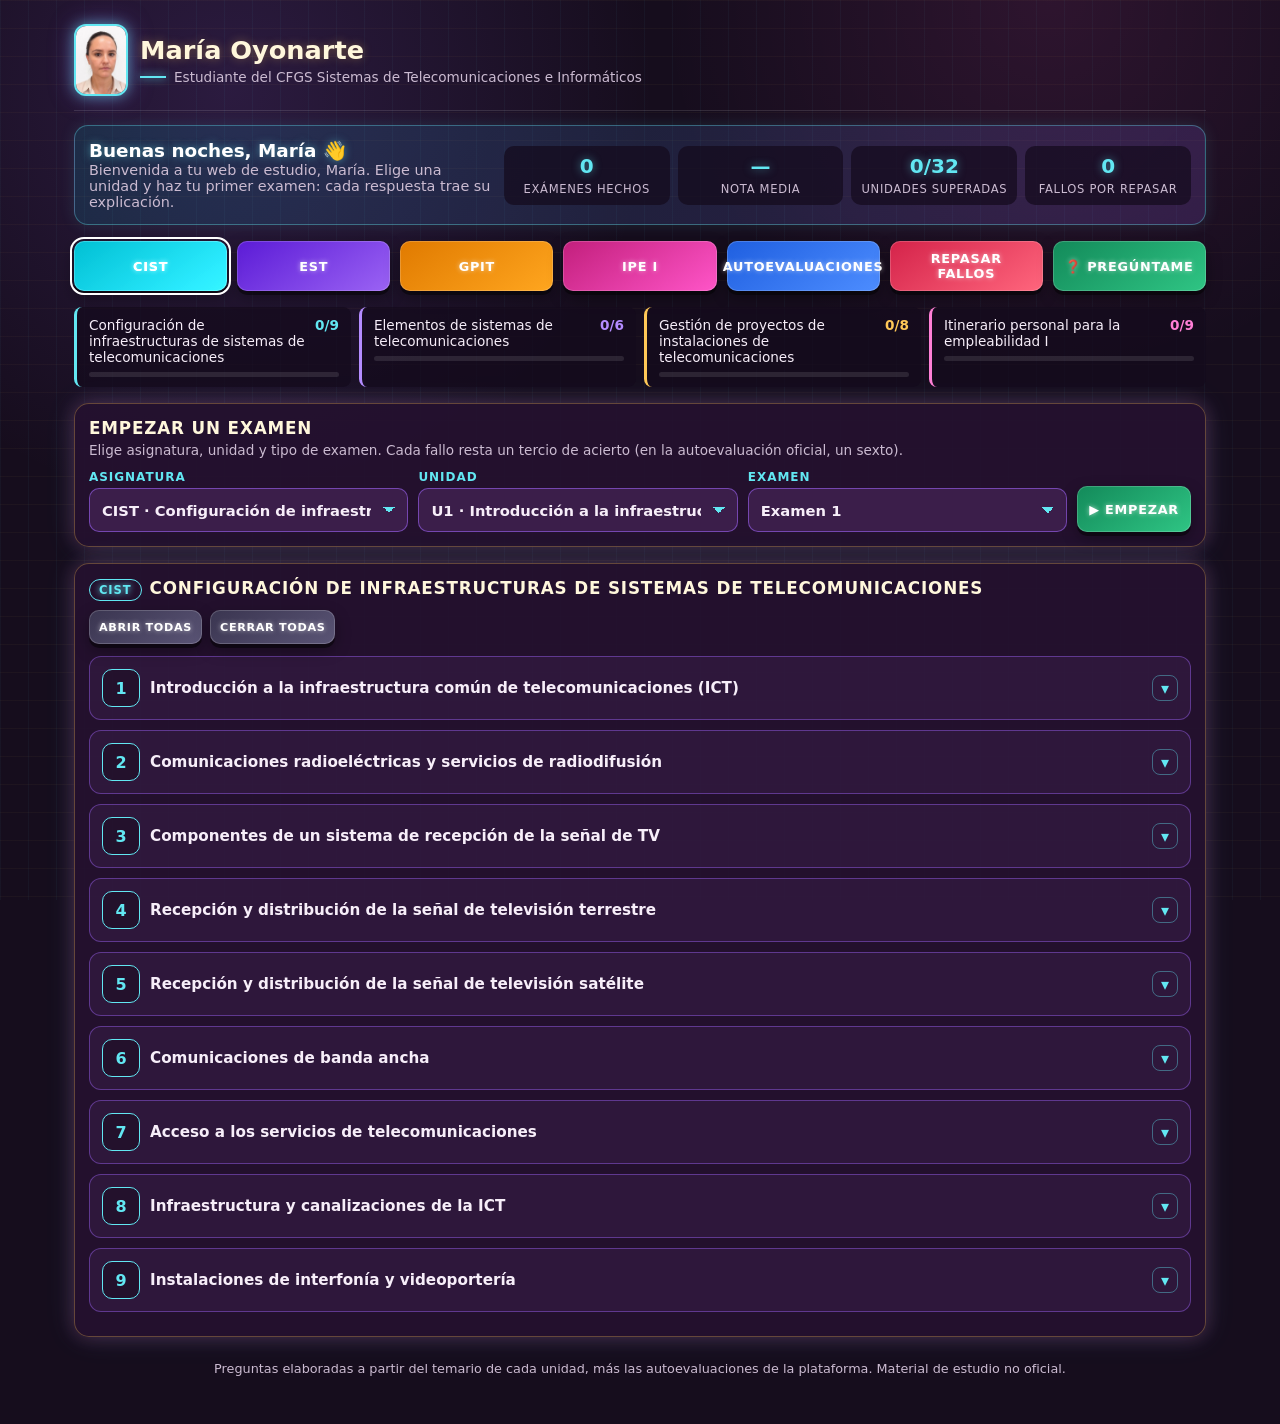
==== index.html @ 9a276e83 "Reactivar «Pregúntame» con el nuevo cuaderno de NotebookLM Co-Authored-By: Claude Opus 5.5 (1M conte" ====
<!doctype html>
<html lang="es">
<head>
  <meta charset="utf-8">
  <meta name="viewport" content="width=device-width, initial-scale=1">
  <title>María Oyonarte · CFGS STI</title>
  <meta name="description" content="Tests de práctica del CFGS Sistemas de Telecomunicaciones e Informáticos">
  <meta name="theme-color" content="#160d1d">
  <link rel="icon" type="image/png" href="img/icono.png">
  <link rel="apple-touch-icon" href="img/icono-180.png">
  <link rel="stylesheet" href="styles.css?v=20261026a">
</head>
<body>
  <div class="envoltorio">
    <header class="cabecera">
      <img class="logo avatar" src="img/maria.jpg?v=2" alt="Foto de María Oyonarte" width="54" height="72">
      <div>
        <h1>María Oyonarte</h1>
        <p>Estudiante del CFGS Sistemas de Telecomunicaciones e Informáticos</p>
      </div>
    </header>

    <section id="saludo" class="saludo" aria-live="polite"></section>

    <nav id="botonera" class="botonera" aria-label="Asignaturas y accesos"></nav>
    <section id="franja" class="franja" aria-label="Progreso por asignatura"></section>

    <section class="panel" aria-labelledby="t-lanzador">
      <h2 id="t-lanzador">Empezar un examen</h2>
      <p class="ayuda">Elige asignatura, unidad y tipo de examen. Cada fallo resta un tercio de acierto (en la autoevaluación oficial, un sexto).</p>
      <div class="lanzador">
        <label>Asignatura <select id="sel-modulo"></select></label>
        <label>Unidad <select id="sel-unidad"></select></label>
        <label>Examen <select id="sel-tipo"></select></label>
        <a id="empezar" class="neon c-verde" href="#">▶ Empezar</a>
      </div>
    </section>

    <main id="app"></main>

    <footer class="pie">Preguntas elaboradas a partir del temario de cada unidad, más las autoevaluaciones de la plataforma. Material de estudio no oficial.</footer>
  </div>
  <script src="data/indice.js?v=20261026a"></script>
  <script src="comun.js?v=20261026a"></script>
  <script src="app.js?v=20261026a"></script>
</body>
</html>
---- styles.css ----
/* Página de inicio · estilo neón a juego con los exámenes (ciruela, cian y ámbar). Mobile first. */
:root {
  --bg: #160d1d;
  --panel: rgba(37, 18, 47, .94);
  --panel-2: rgba(20, 10, 29, .72);
  --text: #f7eef9;
  --muted: #cbbbd1;
  --cyan: #62e7f2;
  --magenta: #ff55c8;
  --violet: #9b63f4;
  --blue: #4d8dff;
  --amber: #ffc857;
  --orange: #ff8a45;
  --green: #63e69a;
  --red: #ff667d;
  --line: rgba(255, 255, 255, .12);
  --shadow: 0 0 18px rgba(255, 85, 200, .20), 0 0 30px rgba(98, 231, 242, .14);
  color-scheme: dark;
}

* { box-sizing: border-box; }
html { scroll-behavior: smooth; scrollbar-width: none; -ms-overflow-style: none; }
/* Sin barra de desplazamiento visible (se sigue pudiendo bajar con la rueda o el dedo) */
html::-webkit-scrollbar, body::-webkit-scrollbar { display: none; width: 0; height: 0; }
body {
  margin: 0;
  min-height: 100vh;
  color: var(--text);
  font-family: system-ui, -apple-system, "Segoe UI", Roboto, Ubuntu, sans-serif;
  background-color: var(--bg);
  background-image:
    linear-gradient(rgba(255, 200, 87, .035) 1px, transparent 1px),
    linear-gradient(90deg, rgba(98, 231, 242, .04) 1px, transparent 1px),
    radial-gradient(circle at 18% 10%, rgba(155, 99, 244, .16), transparent 32%),
    radial-gradient(circle at 82% 0, rgba(255, 85, 200, .10), transparent 28%);
  background-size: 28px 28px, 28px 28px, auto, auto;
  background-attachment: fixed;
  overflow-x: hidden;
}
a { color: inherit; }
.envoltorio { width: min(1180px, 100%); margin: 0 auto; padding: 14px 16px 40px; }

/* Cabecera */
.cabecera { display: flex; align-items: center; gap: 12px; padding: 6px 0 14px; border-bottom: 1px solid var(--line); }
.logo {
  flex: none; width: 52px; height: 52px; border-radius: 14px; display: grid; place-items: center;
  font-weight: 900; letter-spacing: .06em; color: #fff;
  background: linear-gradient(145deg, #4a00e0, #8e2de2);
  box-shadow: 0 0 16px rgba(155, 99, 244, .55), inset 0 0 0 1px rgba(255, 255, 255, .2);
}
.cabecera h1 { margin: 0; font-size: 1.15rem; font-weight: 900; color: #fff7dc; text-shadow: 0 0 10px rgba(255, 200, 87, .34); line-height: 1.2; }
.cabecera p { margin: 3px 0 0; color: var(--muted); font-size: .85rem; display: flex; align-items: center; gap: 8px; }
.cabecera p::before { content: ""; width: 26px; height: 2px; background: var(--cyan); box-shadow: 0 0 8px var(--cyan); }

/* Saludo personalizado */
.saludo { display: grid; gap: 10px; margin-top: 14px; padding: 14px; border-radius: 14px; border: 1px solid rgba(98, 231, 242, .35); background: linear-gradient(135deg, rgba(0, 166, 184, .16), rgba(155, 99, 244, .18)); box-shadow: 0 0 16px rgba(98, 231, 242, .12); }
.saludo h2 { margin: 0; font-size: 1.15rem; color: #fff; text-shadow: 0 0 8px rgba(98, 231, 242, .5); }
.saludo p { margin: 0; color: var(--muted); font-size: .9rem; }
.cifras { display: grid; grid-template-columns: repeat(2, minmax(0, 1fr)); gap: 8px; }
.cifra { padding: 8px 10px; border-radius: 10px; background: var(--panel-2); text-align: center; }
.cifra strong { display: block; font-size: 1.25rem; color: var(--cyan); text-shadow: 0 0 8px rgba(98, 231, 242, .5); }
.cifra span { font-size: .72rem; letter-spacing: .06em; text-transform: uppercase; color: var(--muted); }
@media (min-width: 640px) { .saludo { grid-template-columns: 1fr auto; align-items: center; } .cifras { grid-template-columns: repeat(4, minmax(90px, 1fr)); } }

/* Foto de María en la cabecera */
.avatar { width: 54px; height: 72px; border-radius: 12px; object-fit: cover; object-position: center top; padding: 0; background: #2a1638; border: 2px solid var(--cyan); box-shadow: 0 0 14px rgba(98, 231, 242, .55), 0 0 26px rgba(155, 99, 244, .35); }

/* Botonera principal */
.botonera { display: grid; grid-template-columns: repeat(2, minmax(0, 1fr)); gap: 10px; margin: 16px 0; }
.neon {
  display: flex; align-items: center; justify-content: center; gap: 6px; text-align: center;
  min-height: 46px; padding: 10px 12px; border: 0; border-radius: 10px; cursor: pointer;
  font: inherit; font-size: .8rem; font-weight: 900; letter-spacing: .06em; text-transform: uppercase;
  color: #fff; text-decoration: none; text-shadow: 0 0 5px rgba(255, 255, 255, .6);
  background: linear-gradient(145deg, var(--c1, #4a00e0), var(--c2, #8e2de2));
  box-shadow: 0 4px 0 rgba(0, 0, 0, .45), 0 6px 15px rgba(0, 0, 0, .35), inset 0 0 0 1px rgba(255, 255, 255, .18);
  transition: transform .15s, box-shadow .2s, filter .2s;
}
.neon:hover { transform: translateY(-2px); box-shadow: 0 4px 0 rgba(0, 0, 0, .45), 0 0 18px var(--c2, #8e2de2); }
.neon:focus-visible { outline: 2px solid var(--amber); outline-offset: 3px; }
.neon[aria-pressed="true"] { outline: 2px solid #fff; outline-offset: 2px; filter: brightness(1.15); }
.c-cian { --c1: #00a6b8; --c2: #2fd6e6; }
.c-azul { --c1: #1f5fe0; --c2: #4d8dff; }
.c-violeta { --c1: #5b1bd6; --c2: #9b63f4; }
.c-verde { --c1: #138a5a; --c2: #2fc584; }
.c-ambar { --c1: #e07a00; --c2: #ffa61f; }
.c-rosa { --c1: #c21f7c; --c2: #ff55c8; }
.c-gris { --c1: #3a3550; --c2: #5a5475; }
.c-rojo { --c1: #d4234a; --c2: #ff667d; }
/* «Pregúntame» ocupa toda la fila en móvil y tablet */
.botonera .preguntame { grid-column: 1 / -1; }

/* Franja de progreso */
.franja { display: grid; grid-template-columns: 1fr; gap: 8px; margin-bottom: 16px; }
.medidor { padding: 10px 12px; border-left: 3px solid var(--color, var(--cyan)); border-radius: 8px; background: var(--panel-2); text-decoration: none; }
.medidor .fila { display: flex; justify-content: space-between; gap: 10px; font-size: .85rem; }
.medidor strong { color: var(--color, var(--cyan)); white-space: nowrap; }
.barra { height: 5px; margin-top: 7px; border-radius: 5px; background: rgba(255, 255, 255, .1); overflow: hidden; }
.barra span { display: block; height: 100%; background: var(--color, var(--cyan)); box-shadow: 0 0 8px var(--color, var(--cyan)); }

/* Paneles */
.panel { border: 1px solid rgba(255, 200, 87, .3); border-radius: 15px; background: var(--panel); box-shadow: var(--shadow); padding: 14px; margin-bottom: 16px; }
.panel h2 { margin: 0 0 4px; font-size: 1.05rem; font-weight: 900; letter-spacing: .05em; text-transform: uppercase; color: #fff7dc; }
.panel .ayuda { margin: 0 0 12px; color: var(--muted); font-size: .85rem; }

/* Lanzador rápido con desplegables */
.lanzador { display: grid; grid-template-columns: 1fr; gap: 10px; }
.lanzador label { display: grid; gap: 4px; min-width: 0; font-size: .75rem; font-weight: 800; letter-spacing: .08em; text-transform: uppercase; color: var(--cyan); }
select {
  width: 100%; min-height: 44px; padding: 10px 36px 10px 12px; border-radius: 10px; font: inherit; font-size: .92rem; color: var(--text);
  text-transform: none; letter-spacing: 0;
  border: 1px solid rgba(155, 99, 244, .6); background-color: rgba(70, 37, 86, .72);
  appearance: none;
  background-image: linear-gradient(45deg, transparent 50%, var(--cyan) 50%), linear-gradient(135deg, var(--cyan) 50%, transparent 50%);
  background-position: calc(100% - 18px) 50%, calc(100% - 12px) 50%;
  background-size: 6px 6px; background-repeat: no-repeat;
}
select:focus { outline: 2px solid var(--amber); outline-offset: 1px; }
option { background: #25122f; color: var(--text); }

/* Asignatura */
.modulo-cab { display: flex; flex-wrap: wrap; align-items: center; justify-content: space-between; gap: 8px; margin-bottom: 12px; }
.modulo-cab h2 { flex: 1 1 100%; }
.etiqueta { display: inline-block; padding: 3px 9px; border-radius: 999px; font-size: .72rem; font-weight: 900; letter-spacing: .08em; color: var(--color, var(--cyan)); border: 1px solid var(--color, var(--cyan)); text-shadow: 0 0 6px currentColor; }
.acciones-mod { display: flex; gap: 8px; flex-wrap: wrap; }
.mini { min-height: 34px; padding: 6px 10px; font-size: .7rem; }

/* Unidades desplegables */
details.unidad { border: 1px solid rgba(155, 99, 244, .45); border-radius: 12px; background: rgba(70, 37, 86, .35); margin-bottom: 10px; overflow: hidden; }
details.unidad[open] { border-color: var(--color, var(--cyan)); box-shadow: 0 0 12px rgba(98, 231, 242, .18); }
details.unidad summary { list-style: none; cursor: pointer; display: grid; grid-template-columns: auto 1fr auto; align-items: center; gap: 10px; padding: 12px; }
details.unidad summary::-webkit-details-marker { display: none; }
details.unidad summary:focus-visible { outline: 2px solid var(--amber); outline-offset: -2px; }
.num { width: 38px; height: 38px; border-radius: 10px; display: grid; place-items: center; font-weight: 900; color: var(--color, var(--cyan)); border: 1px solid var(--color, var(--cyan)); background: rgba(0, 0, 0, .25); }
.tit { min-width: 0; }
.tit strong { display: block; font-size: .95rem; line-height: 1.25; overflow-wrap: anywhere; }
.tit small { display: block; margin-top: 3px; color: var(--muted); font-size: .78rem; }
.flecha { width: 26px; height: 26px; display: grid; place-items: center; border-radius: 8px; color: var(--cyan); border: 1px solid rgba(98, 231, 242, .4); transition: transform .2s; }
details[open] .flecha { transform: rotate(180deg); }
.cuerpo { padding: 0 12px 12px; }
.examenes { display: grid; grid-template-columns: repeat(2, minmax(0, 1fr)); gap: 8px; }
.examenes .neon { flex-direction: column; gap: 2px; min-height: 54px; }
.examenes .neon small { font-size: .7rem; letter-spacing: .02em; text-transform: none; opacity: .95; }

/* Tarjetas de examen que giran en 3D al pasar el ratón */
.giro { display: block; min-height: 66px; perspective: 900px; text-decoration: none; color: #fff; border-radius: 12px; }
.giro .interior {
  position: relative; display: block; height: 100%; min-height: 66px;
  transform-style: preserve-3d;
  transition: transform .8s cubic-bezier(.18, .89, .32, 1.28);
}
.giro .cara {
  position: absolute; inset: 0; display: flex; flex-direction: column; align-items: center; justify-content: center; gap: 3px;
  padding: 8px; border-radius: 12px; text-align: center;
  font-size: .8rem; font-weight: 900; letter-spacing: .06em; text-transform: uppercase; text-shadow: 0 0 5px rgba(255, 255, 255, .6);
  background: linear-gradient(145deg, var(--c1), var(--c2));
  box-shadow: 0 4px 0 rgba(0, 0, 0, .45), 0 6px 15px rgba(0, 0, 0, .35), inset 0 0 0 1px rgba(255, 255, 255, .18);
  backface-visibility: hidden; -webkit-backface-visibility: hidden;
}
.giro .cara small { font-size: .7rem; letter-spacing: .02em; text-transform: none; opacity: .95; }
.giro .dorso {
  transform: rotateY(180deg);
  background: linear-gradient(145deg, var(--c2), var(--c1)), radial-gradient(circle at 30% 20%, rgba(255, 255, 255, .35), transparent 60%);
  background-blend-mode: screen;
  box-shadow: 0 0 22px var(--c2), 0 0 44px rgba(255, 255, 255, .15), inset 0 0 0 2px rgba(255, 255, 255, .55);
  font-size: .9rem;
}
.giro .dorso::after {
  content: ""; position: absolute; inset: 0; border-radius: 12px; pointer-events: none;
  background: linear-gradient(115deg, transparent 30%, rgba(255, 255, 255, .45) 48%, transparent 66%);
  background-size: 250% 100%; background-position: 120% 0;
}
.giro:focus-visible { outline: 2px solid var(--amber); outline-offset: 3px; }
@media (hover: hover) {
  .giro:hover .interior, .giro:focus-visible .interior { transform: rotateY(180deg) translateZ(6px); }
  .giro:hover .dorso::after { animation: brillo 1.1s .35s ease-out forwards; }
}
@keyframes brillo { to { background-position: -120% 0; } }
/* En pantallas táctiles no hay "pasar el ratón": la tarjeta se queda de frente y se pulsa directamente */
@media (hover: none) { .giro:active .cara { filter: brightness(1.2); } }
.vacio { color: var(--muted); font-size: .9rem; margin: 0; }

/* Lista de fallos */
.fallos-lista { display: grid; gap: 8px; }
.fallo { display: flex; align-items: center; justify-content: space-between; gap: 10px; padding: 10px 12px; border-radius: 10px; background: var(--panel-2); border: 1px solid rgba(255, 102, 125, .35); }
.fallo span { min-width: 0; overflow-wrap: anywhere; font-size: .9rem; }
.fallo .neon { flex: none; }

.pie { text-align: center; color: var(--muted); font-size: .8rem; margin-top: 24px; }

/* Móviles pequeños: textos de botón más compactos para que no toquen el borde */
@media (max-width: 420px) {
  .envoltorio { padding-left: 12px; padding-right: 12px; }
  .neon { letter-spacing: .02em; padding: 10px 6px; font-size: .74rem; }
  .examenes .neon, .giro .cara { font-size: .72rem; letter-spacing: .02em; }
  .cabecera h1 { font-size: 1.1rem; }
}
@media (max-width: 340px) {
  .neon, .examenes .neon, .giro .cara { font-size: .64rem; letter-spacing: 0; }
}

/* Tablet */
@media (min-width: 640px) {
  .botonera { grid-template-columns: repeat(3, minmax(0, 1fr)); }
  .franja { grid-template-columns: repeat(2, minmax(0, 1fr)); }
  .lanzador { grid-template-columns: 1fr 1fr 1fr auto; align-items: end; }
  .examenes { grid-template-columns: repeat(3, minmax(0, 1fr)); }
  .modulo-cab h2 { flex: 1 1 auto; }
  .cabecera h1 { font-size: 1.4rem; }
}
/* Escritorio */
@media (min-width: 980px) {
  .envoltorio { padding: 18px 24px 48px; }
  .botonera { grid-template-columns: repeat(6, minmax(0, 1fr)); }
  .botonera.con-preguntame { grid-template-columns: repeat(7, minmax(0, 1fr)); }
  .botonera .preguntame { grid-column: auto; }
  .franja { grid-template-columns: repeat(4, minmax(0, 1fr)); }
  .examenes { grid-template-columns: repeat(5, minmax(0, 1fr)); }
  .cabecera h1 { font-size: 1.6rem; }
}
@media (prefers-reduced-motion: reduce) { * { transition: none !important; animation: none !important; scroll-behavior: auto !important; } }
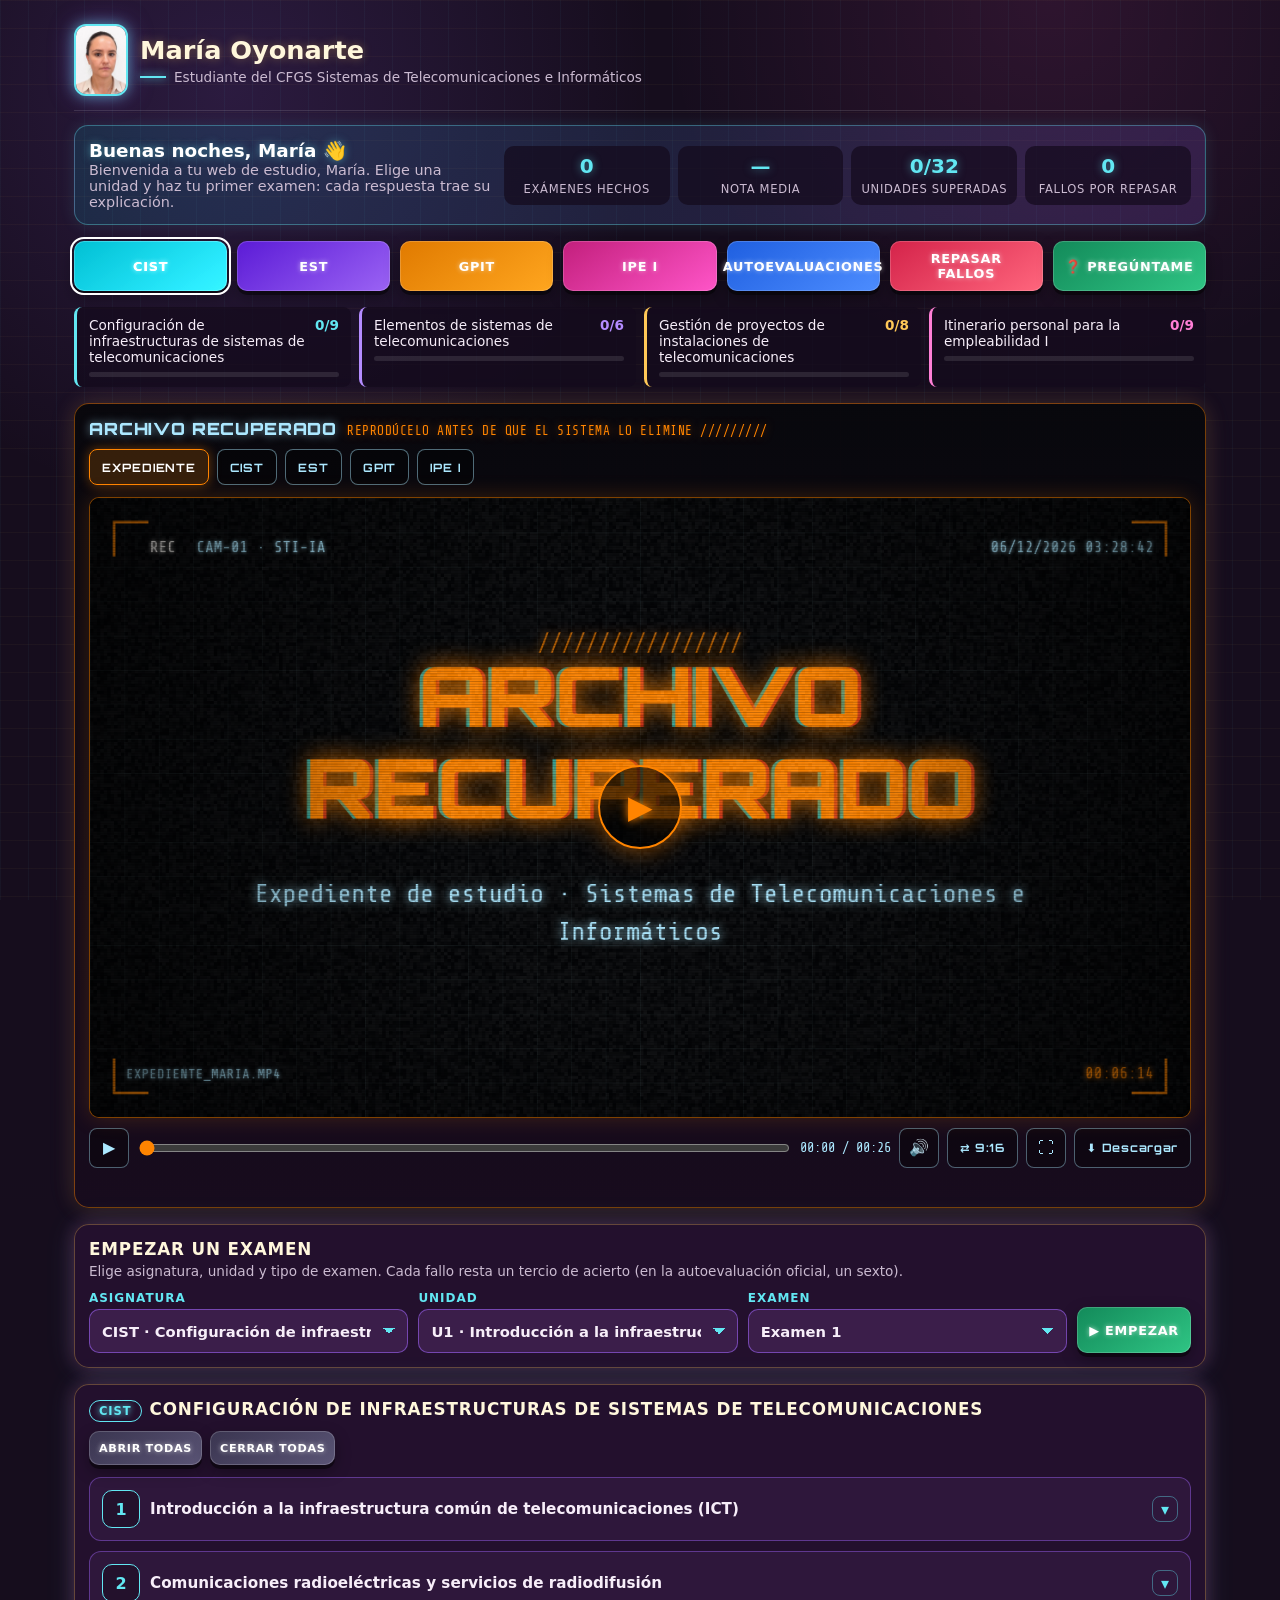
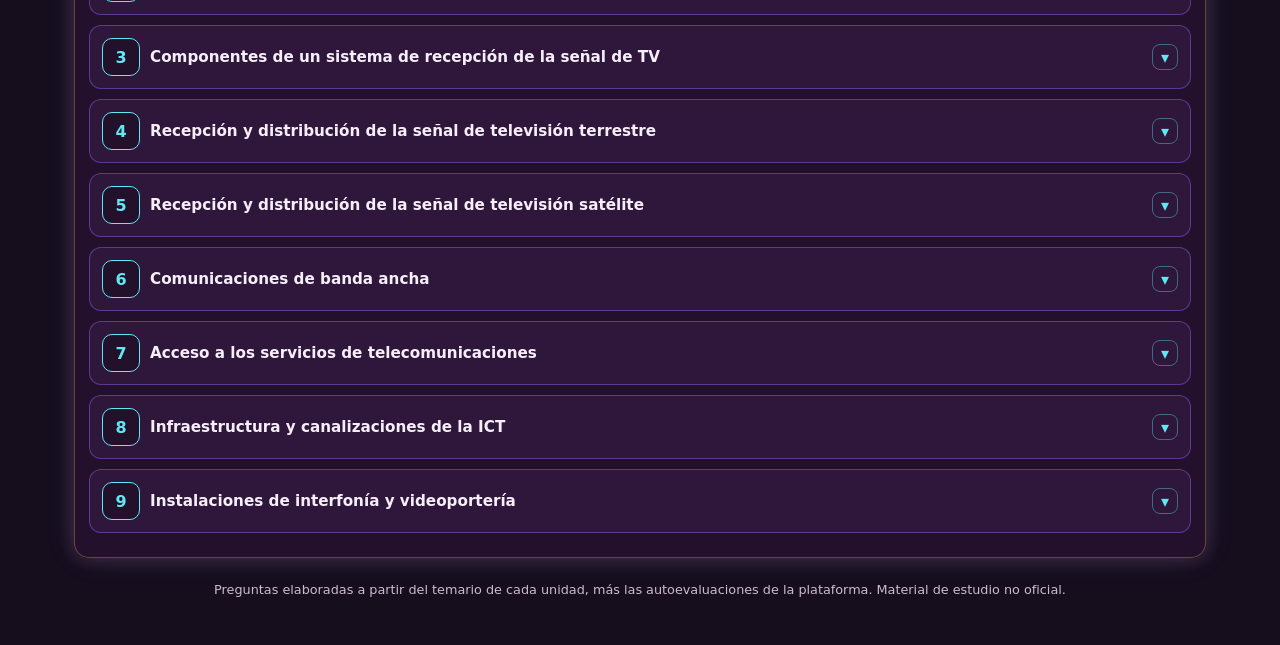
==== commit 4b4b1188: "Vídeos «Archivo recuperado» animados con el progreso de María Reproductor en el inicio con 5 vídeos " ====
--- a/index.html
+++ b/index.html
@@ -8,7 +8,10 @@
   <meta name="theme-color" content="#160d1d">
   <link rel="icon" type="image/png" href="img/icono.png">
   <link rel="apple-touch-icon" href="img/icono-180.png">
-  <link rel="stylesheet" href="styles.css?v=20261026a">
+  <link rel="preconnect" href="https://fonts.googleapis.com">
+  <link rel="preconnect" href="https://fonts.gstatic.com" crossorigin>
+  <link rel="stylesheet" href="https://fonts.googleapis.com/css2?family=Orbitron:wght@500;700;900&family=Share+Tech+Mono&display=swap">
+  <link rel="stylesheet" href="styles.css?v=20261112a">
 </head>
 <body>
   <div class="envoltorio">
@@ -25,6 +28,29 @@
     <nav id="botonera" class="botonera" aria-label="Asignaturas y accesos"></nav>
     <section id="franja" class="franja" aria-label="Progreso por asignatura"></section>
 
+    <section class="panel archivo" aria-labelledby="t-archivo">
+      <h2 id="t-archivo"><span class="sello">Archivo recuperado</span> <span class="aviso-borrado">Reprodúcelo antes de que el sistema lo elimine <span aria-hidden="true">/////////</span></span></h2>
+      <div id="cintas" class="cintas" role="group" aria-label="Elegir vídeo"></div>
+      <div id="pantalla" class="pantalla">
+        <canvas id="lienzo" width="1280" height="720" role="img" aria-label="Vídeo animado con tu progreso de estudio"></canvas>
+        <button id="play-grande" class="play-grande" type="button" aria-label="Reproducir el vídeo">▶</button>
+        <div id="fin" class="fin" hidden>
+          <a id="fin-ir" class="neon c-naranja" href="#">▶ Empezar</a>
+          <button id="fin-otra" class="neon c-gris" type="button">↺ Ver otra vez</button>
+        </div>
+      </div>
+      <div class="mandos">
+        <button id="v-play" class="mando" type="button" aria-label="Reproducir">▶</button>
+        <input id="v-barra" type="range" min="0" max="1" step="0.01" value="0" aria-label="Posición del vídeo">
+        <span id="v-tiempo" class="v-tiempo">00:00 / 00:00</span>
+        <button id="v-sonido" class="mando" type="button" aria-label="Quitar sonido">🔊</button>
+        <button id="v-formato" class="mando ancho" type="button">⇄ 9:16</button>
+        <button id="v-completa" class="mando" type="button" aria-label="Pantalla completa">⛶</button>
+        <button id="v-descargar" class="mando ancho" type="button">⬇ Descargar</button>
+      </div>
+      <p id="v-aviso" class="ayuda v-aviso" aria-live="polite"></p>
+    </section>
+
     <section class="panel" aria-labelledby="t-lanzador">
       <h2 id="t-lanzador">Empezar un examen</h2>
       <p class="ayuda">Elige asignatura, unidad y tipo de examen. Cada fallo resta un tercio de acierto (en la autoevaluación oficial, un sexto).</p>
@@ -40,8 +66,9 @@
 
     <footer class="pie">Preguntas elaboradas a partir del temario de cada unidad, más las autoevaluaciones de la plataforma. Material de estudio no oficial.</footer>
   </div>
-  <script src="data/indice.js?v=20261026a"></script>
-  <script src="comun.js?v=20261026a"></script>
-  <script src="app.js?v=20261026a"></script>
+  <script src="data/indice.js?v=20261112a"></script>
+  <script src="comun.js?v=20261112a"></script>
+  <script src="app.js?v=20261112a"></script>
+  <script src="videos.js?v=20261112a"></script>
 </body>
 </html>
--- a/styles.css
+++ b/styles.css
@@ -219,3 +219,35 @@
   .cabecera h1 { font-size: 1.6rem; }
 }
 @media (prefers-reduced-motion: reduce) { * { transition: none !important; animation: none !important; scroll-behavior: auto !important; } }
+
+/* Vídeos «Archivo recuperado» (estética de cámara de vigilancia: naranja y cian) */
+.archivo { --nar: #ff8400; --hielo: #ace8ff; border-color: rgba(255, 132, 0, .45); background: linear-gradient(180deg, rgba(8, 8, 12, .96), rgba(24, 12, 30, .94)); box-shadow: 0 0 22px rgba(255, 132, 0, .14), 0 0 30px rgba(172, 232, 255, .08); }
+.archivo h2 { display: flex; flex-wrap: wrap; align-items: baseline; gap: 4px 10px; font-family: "Orbitron", system-ui, sans-serif; }
+.sello { color: var(--hielo); text-shadow: 0 0 10px rgba(172, 232, 255, .6); }
+.aviso-borrado { font: 400 .8rem "Share Tech Mono", ui-monospace, monospace; letter-spacing: .04em; color: var(--nar); text-shadow: 0 0 8px rgba(255, 132, 0, .5); }
+.cintas { display: flex; flex-wrap: wrap; gap: 8px; margin: 10px 0 12px; }
+.cinta { min-height: 36px; padding: 6px 12px; border-radius: 8px; border: 1px solid rgba(172, 232, 255, .45); background: rgba(0, 0, 0, .35); color: var(--hielo); font: 700 .72rem "Orbitron", system-ui, sans-serif; letter-spacing: .08em; text-transform: uppercase; cursor: pointer; transition: background .2s, box-shadow .2s; }
+.cinta:hover { background: rgba(172, 232, 255, .1); }
+.cinta[aria-pressed="true"] { border-color: var(--nar); color: #fff; background: rgba(255, 132, 0, .18); box-shadow: 0 0 12px rgba(255, 132, 0, .4); }
+.cinta:focus-visible, .mando:focus-visible, .play-grande:focus-visible { outline: 2px solid var(--amber); outline-offset: 2px; }
+.pantalla { position: relative; border-radius: 10px; overflow: hidden; border: 1px solid rgba(255, 132, 0, .5); box-shadow: 0 0 22px rgba(255, 132, 0, .18); background: #000; }
+.pantalla.vertical { max-width: 420px; margin: 0 auto; }
+.pantalla canvas { display: block; width: 100%; height: auto; cursor: pointer; }
+.pantalla:fullscreen { display: grid; place-items: center; max-width: none; border: 0; border-radius: 0; }
+.pantalla:fullscreen canvas { width: 100%; height: 100%; object-fit: contain; }
+.play-grande { position: absolute; inset: 0; margin: auto; width: 84px; height: 84px; border-radius: 50%; border: 2px solid var(--nar); background: rgba(0, 0, 0, .6); color: var(--nar); font-size: 2rem; cursor: pointer; box-shadow: 0 0 24px rgba(255, 132, 0, .55); text-shadow: 0 0 10px var(--nar); animation: latido 1.6s ease-in-out infinite; }
+.play-grande[hidden] { display: none; }
+@keyframes latido { 50% { box-shadow: 0 0 40px rgba(255, 132, 0, .85); } }
+.fin { position: absolute; left: 0; right: 0; bottom: 6%; display: flex; justify-content: center; flex-wrap: wrap; gap: 10px; padding: 0 12px; }
+.fin[hidden] { display: none; }
+.c-naranja { --c1: #c75a00; --c2: #ff8400; }
+.mandos { display: flex; align-items: center; flex-wrap: wrap; gap: 8px; margin-top: 10px; }
+.mando { min-width: 40px; min-height: 40px; padding: 0 8px; border-radius: 8px; border: 1px solid rgba(172, 232, 255, .4); background: rgba(0, 0, 0, .35); color: var(--hielo); font-size: 1rem; cursor: pointer; }
+.mando:hover:not(:disabled) { border-color: var(--nar); color: #fff; }
+.mando:disabled { opacity: .6; cursor: progress; }
+.mando[hidden] { display: none; }
+.mando.ancho { padding: 0 12px; font: 700 .72rem "Orbitron", system-ui, sans-serif; letter-spacing: .06em; }
+#v-barra { flex: 1 1 140px; min-width: 0; accent-color: #ff8400; }
+.v-tiempo { font: .85rem "Share Tech Mono", ui-monospace, monospace; color: var(--hielo); white-space: nowrap; }
+.v-aviso { margin: 8px 0 0; min-height: 1em; }
+@media (max-width: 520px) { #v-barra { order: -1; flex-basis: 100%; } }
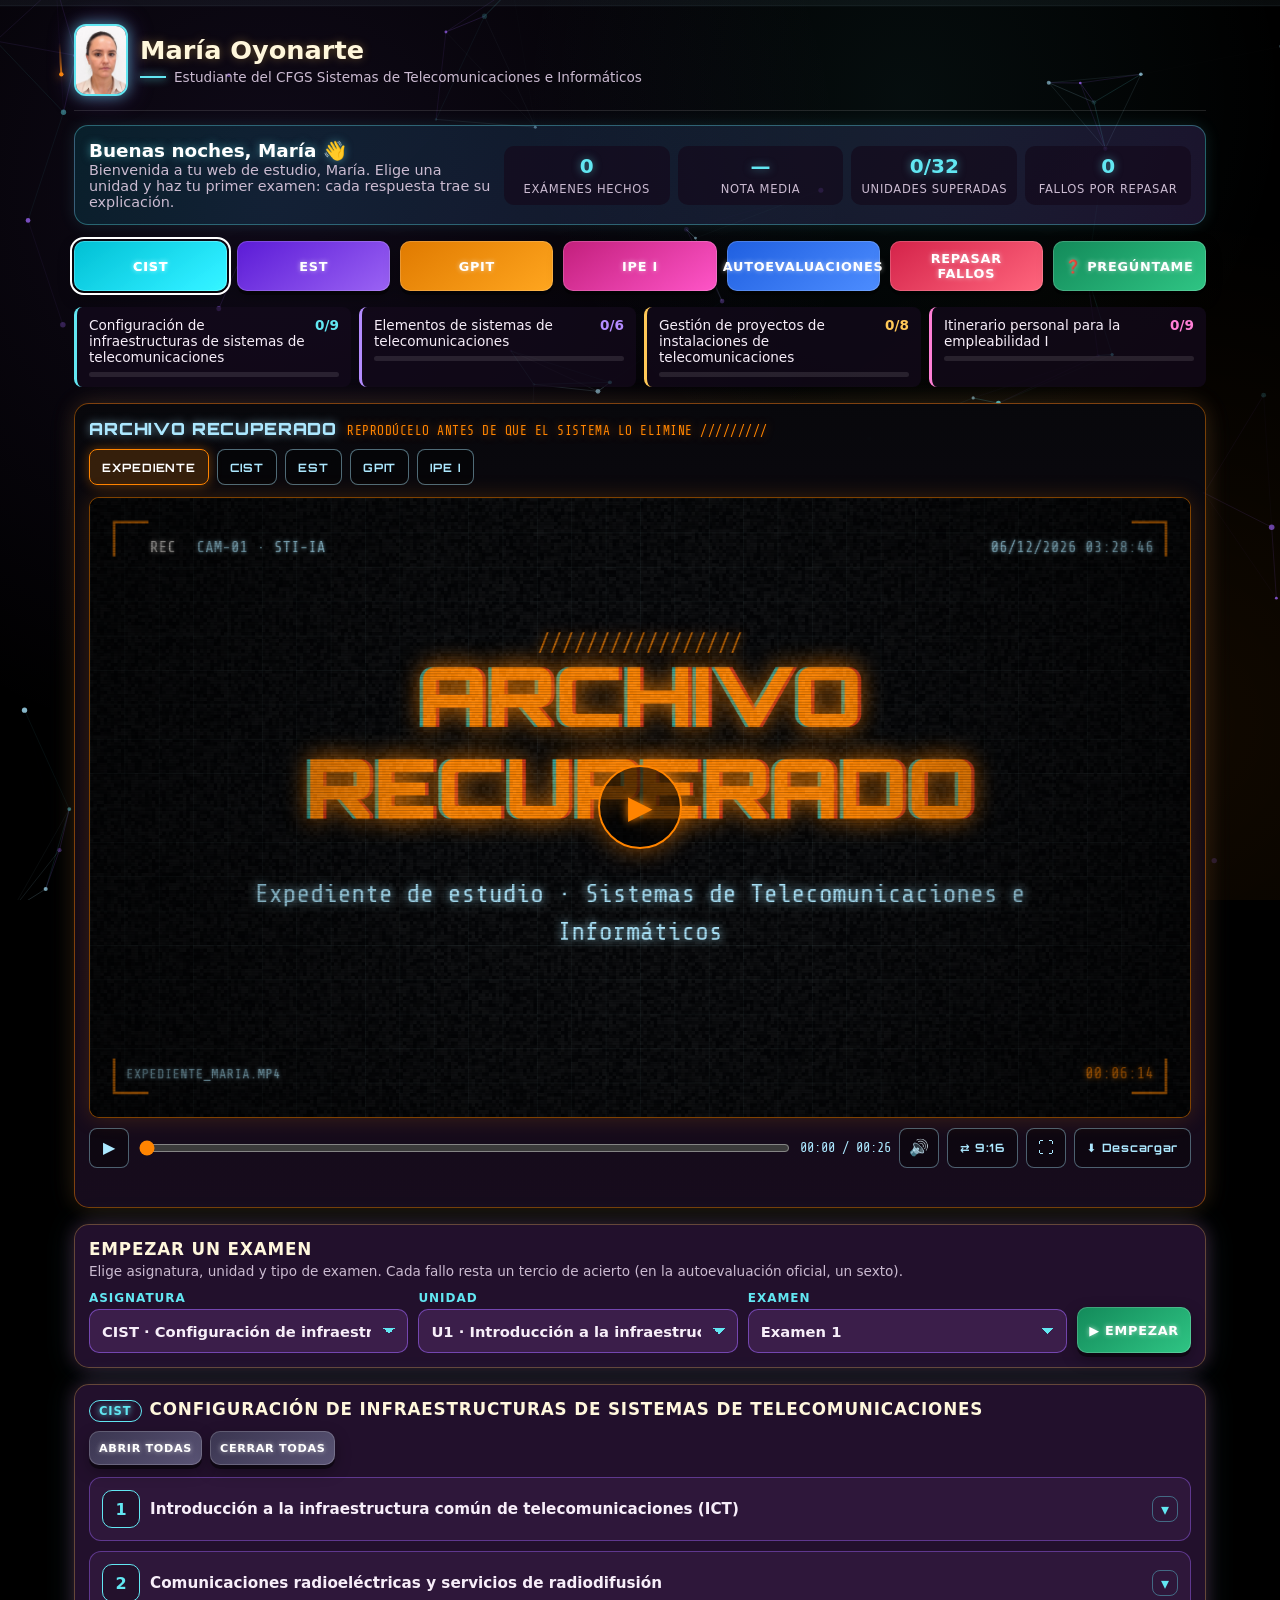
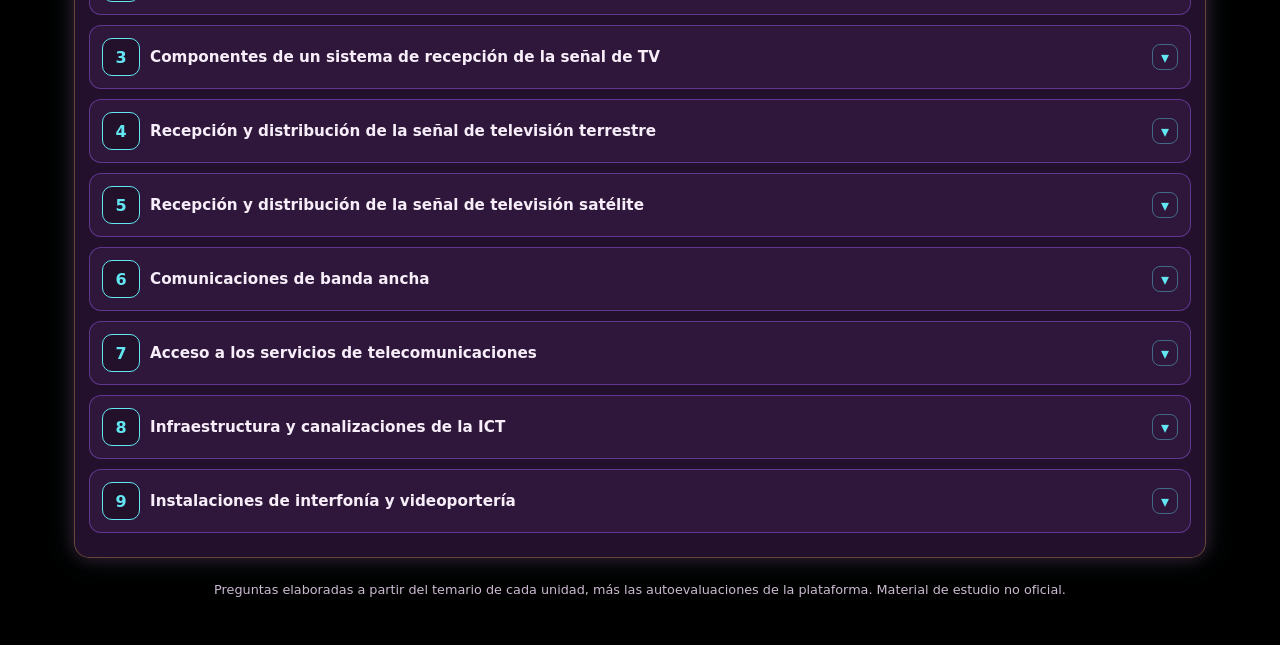
==== commit 1014a2c3: "Fondo negro animado con una red de telecomunicaciones Nodos que flotan y se enlazan, paquetes de dat" ====
--- a/index.html
+++ b/index.html
@@ -11,7 +11,7 @@
   <link rel="preconnect" href="https://fonts.googleapis.com">
   <link rel="preconnect" href="https://fonts.gstatic.com" crossorigin>
   <link rel="stylesheet" href="https://fonts.googleapis.com/css2?family=Orbitron:wght@500;700;900&family=Share+Tech+Mono&display=swap">
-  <link rel="stylesheet" href="styles.css?v=20261112a">
+  <link rel="stylesheet" href="styles.css?v=20261112b">
 </head>
 <body>
   <div class="envoltorio">
@@ -66,9 +66,10 @@
 
     <footer class="pie">Preguntas elaboradas a partir del temario de cada unidad, más las autoevaluaciones de la plataforma. Material de estudio no oficial.</footer>
   </div>
-  <script src="data/indice.js?v=20261112a"></script>
-  <script src="comun.js?v=20261112a"></script>
-  <script src="app.js?v=20261112a"></script>
-  <script src="videos.js?v=20261112a"></script>
+  <script src="data/indice.js?v=20261112b"></script>
+  <script src="comun.js?v=20261112b"></script>
+  <script src="app.js?v=20261112b"></script>
+  <script src="videos.js?v=20261112b"></script>
+  <script src="fondo.js?v=20261112b"></script>
 </body>
 </html>
--- a/styles.css
+++ b/styles.css
@@ -1,6 +1,6 @@
 /* Página de inicio · estilo neón a juego con los exámenes (ciruela, cian y ámbar). Mobile first. */
 :root {
-  --bg: #160d1d;
+  --bg: #000;
   --panel: rgba(37, 18, 47, .94);
   --panel-2: rgba(20, 10, 29, .72);
   --text: #f7eef9;
@@ -27,14 +27,7 @@
   min-height: 100vh;
   color: var(--text);
   font-family: system-ui, -apple-system, "Segoe UI", Roboto, Ubuntu, sans-serif;
-  background-color: var(--bg);
-  background-image:
-    linear-gradient(rgba(255, 200, 87, .035) 1px, transparent 1px),
-    linear-gradient(90deg, rgba(98, 231, 242, .04) 1px, transparent 1px),
-    radial-gradient(circle at 18% 10%, rgba(155, 99, 244, .16), transparent 32%),
-    radial-gradient(circle at 82% 0, rgba(255, 85, 200, .10), transparent 28%);
-  background-size: 28px 28px, 28px 28px, auto, auto;
-  background-attachment: fixed;
+  background: var(--bg);
   overflow-x: hidden;
 }
 a { color: inherit; }
@@ -251,3 +244,7 @@
 .v-tiempo { font: .85rem "Share Tech Mono", ui-monospace, monospace; color: var(--hielo); white-space: nowrap; }
 .v-aviso { margin: 8px 0 0; min-height: 1em; }
 @media (max-width: 520px) { #v-barra { order: -1; flex-basis: 100%; } }
+
+/* Fondo negro animado (fondo.js): lienzo fijo detrás de todo el contenido */
+#fondo-animado { position: fixed; inset: 0; width: 100%; height: 100%; z-index: -1; pointer-events: none; }
+@media print { #fondo-animado { display: none; } }
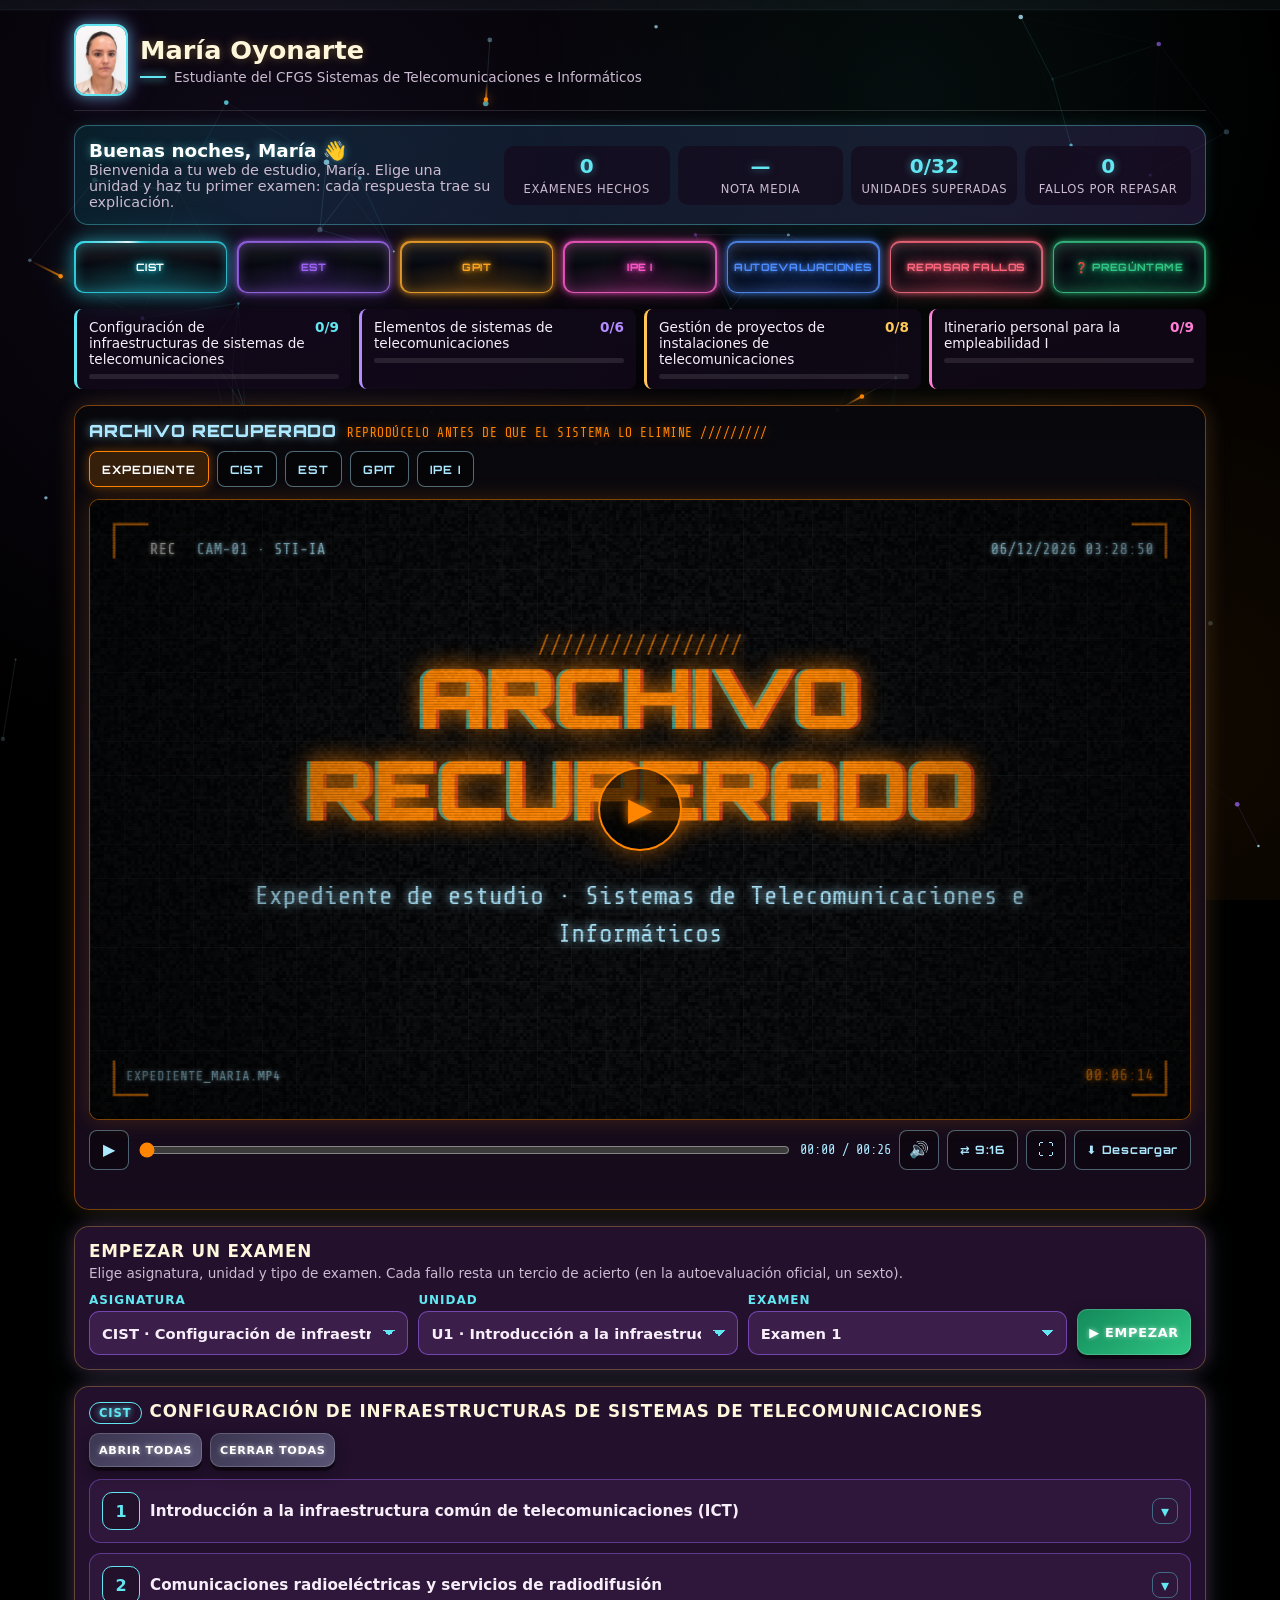
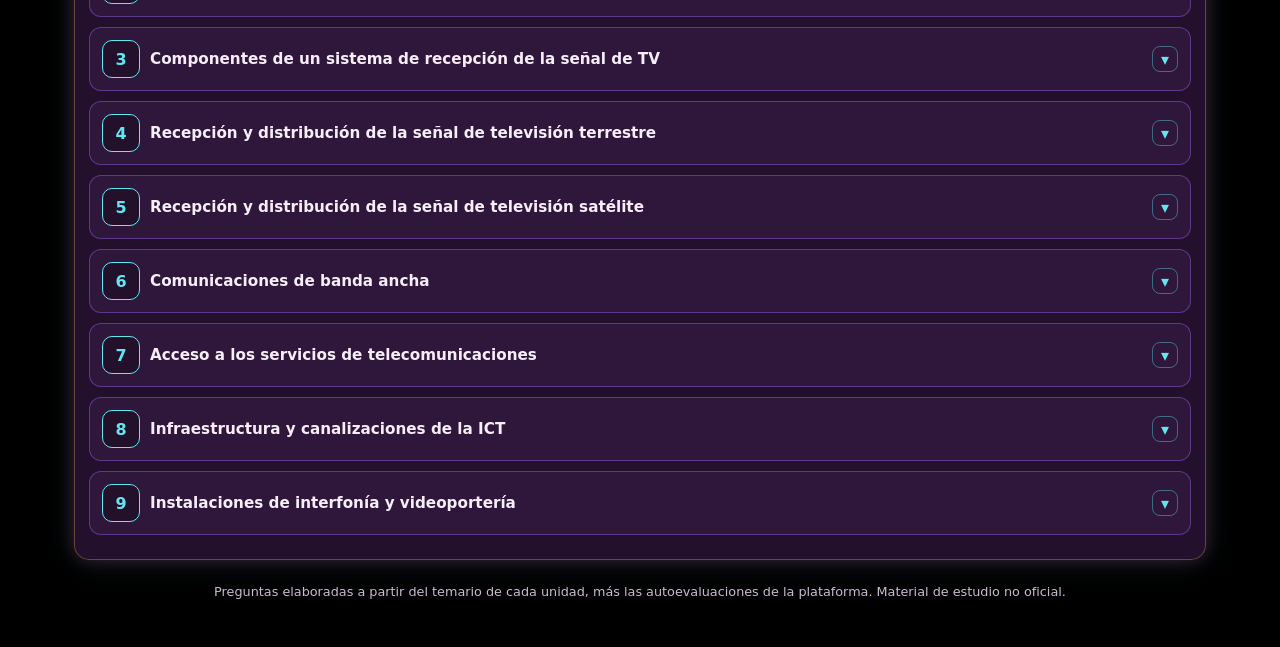
==== commit 1ab5d84e: "Botonera de neón futurista con giro múltiple al pasar el ratón Botones de cristal oscuro con borde y" ====
--- a/index.html
+++ b/index.html
@@ -11,7 +11,7 @@
   <link rel="preconnect" href="https://fonts.googleapis.com">
   <link rel="preconnect" href="https://fonts.gstatic.com" crossorigin>
   <link rel="stylesheet" href="https://fonts.googleapis.com/css2?family=Orbitron:wght@500;700;900&family=Share+Tech+Mono&display=swap">
-  <link rel="stylesheet" href="styles.css?v=20261112b">
+  <link rel="stylesheet" href="styles.css?v=20261112c">
 </head>
 <body>
   <div class="envoltorio">
@@ -66,10 +66,10 @@
 
     <footer class="pie">Preguntas elaboradas a partir del temario de cada unidad, más las autoevaluaciones de la plataforma. Material de estudio no oficial.</footer>
   </div>
-  <script src="data/indice.js?v=20261112b"></script>
-  <script src="comun.js?v=20261112b"></script>
-  <script src="app.js?v=20261112b"></script>
-  <script src="videos.js?v=20261112b"></script>
-  <script src="fondo.js?v=20261112b"></script>
+  <script src="data/indice.js?v=20261112c"></script>
+  <script src="comun.js?v=20261112c"></script>
+  <script src="app.js?v=20261112c"></script>
+  <script src="videos.js?v=20261112c"></script>
+  <script src="fondo.js?v=20261112c"></script>
 </body>
 </html>
--- a/styles.css
+++ b/styles.css
@@ -248,3 +248,74 @@
 /* Fondo negro animado (fondo.js): lienzo fijo detrás de todo el contenido */
 #fondo-animado { position: fixed; inset: 0; width: 100%; height: 100%; z-index: -1; pointer-events: none; }
 @media print { #fondo-animado { display: none; } }
+
+/* Botonera principal: neón futurista. Al pasar el ratón, un haz de luz da vueltas por el borde
+   y el texto gira varias veces. El botón de la vista activa mantiene el haz girando despacio. */
+.botonera .neon {
+  position: relative; isolation: isolate; overflow: hidden;
+  min-height: 52px; padding: 10px 8px; border-radius: 10px;
+  font-family: "Orbitron", system-ui, sans-serif; font-weight: 700; font-size: .66rem; letter-spacing: .08em;
+  color: var(--c2);
+  text-shadow: 0 0 4px var(--c2), 0 0 12px var(--c2), 0 0 24px color-mix(in srgb, var(--c2) 60%, transparent);
+  background: color-mix(in srgb, var(--c2) 85%, #05070c);
+  box-shadow: 0 0 6px color-mix(in srgb, var(--c2) 70%, transparent), 0 0 18px color-mix(in srgb, var(--c2) 35%, transparent), inset 0 0 0 1px rgba(255, 255, 255, .08);
+  perspective: 500px;
+  transition: transform .3s, box-shadow .3s, color .3s;
+}
+/* Haz de luz (gradiente cónico) que gira detrás; solo se ve por el borde de 1,5 px */
+.botonera .neon::before {
+  content: ""; position: absolute; z-index: -2; left: 50%; top: 50%; width: 260%; aspect-ratio: 1;
+  transform: translate(-50%, -50%) rotate(0deg);
+  background: conic-gradient(from 0deg, transparent 0 62%, var(--c2) 80%, #fff 88%, var(--c2) 94%, transparent);
+  opacity: 0; transition: opacity .3s;
+}
+/* Cristal oscuro del interior con un brillo arriba y un velo del color del botón */
+.botonera .neon::after {
+  content: ""; position: absolute; z-index: -1; inset: 1.5px; border-radius: 9px;
+  background:
+    linear-gradient(180deg, rgba(255, 255, 255, .08), rgba(255, 255, 255, 0) 45%),
+    radial-gradient(120% 140% at 50% 120%, color-mix(in srgb, var(--c2) 30%, transparent), transparent 62%),
+    #070910;
+  box-shadow: inset 0 0 12px color-mix(in srgb, var(--c2) 35%, transparent);
+  transition: background .3s;
+}
+.botonera .neon .txt { display: inline-block; white-space: nowrap; transform-style: preserve-3d; }
+.botonera .neon[aria-pressed="true"] {
+  outline: none; filter: none; color: #fff;
+  box-shadow: 0 0 16px color-mix(in srgb, var(--c2) 55%, transparent), 0 0 34px color-mix(in srgb, var(--c2) 25%, transparent);
+}
+.botonera .neon[aria-pressed="true"]::before { opacity: .9; animation: haz-neon 4s linear infinite; }
+.botonera .neon[aria-pressed="true"]::after {
+  background:
+    linear-gradient(180deg, rgba(255, 255, 255, .1), rgba(255, 255, 255, 0) 45%),
+    radial-gradient(120% 140% at 50% 120%, color-mix(in srgb, var(--c2) 40%, transparent), transparent 65%),
+    #070910;
+}
+.botonera .neon:focus-visible { outline: 2px solid var(--amber); outline-offset: 3px; }
+@media (hover: hover) {
+  .botonera .neon:hover {
+    color: #fff; transform: translateY(-3px);
+    box-shadow: 0 0 20px color-mix(in srgb, var(--c2) 65%, transparent), 0 0 46px color-mix(in srgb, var(--c2) 30%, transparent);
+  }
+  .botonera .neon:hover::before { opacity: 1; animation: haz-neon 1.1s linear infinite; }
+  .botonera .neon:hover::after {
+    background:
+      linear-gradient(180deg, rgba(255, 255, 255, .12), rgba(255, 255, 255, 0) 45%),
+      radial-gradient(120% 140% at 50% 120%, color-mix(in srgb, var(--c2) 50%, transparent), transparent 70%),
+      #070910;
+  }
+  .botonera .neon:hover .txt { animation: multigiro 1s cubic-bezier(.2, .75, .25, 1); }
+}
+.botonera .neon:focus-visible .txt, .botonera .neon:active .txt { animation: multigiro .8s cubic-bezier(.2, .75, .25, 1); }
+.botonera .neon:focus-visible::before { opacity: 1; animation: haz-neon 1.1s linear infinite; }
+@keyframes haz-neon { to { transform: translate(-50%, -50%) rotate(360deg); } }
+/* Tres vueltas completas sobre el eje vertical, frenando al final */
+@keyframes multigiro {
+  0% { transform: rotateY(0) scale(1); }
+  50% { transform: rotateY(720deg) scale(1.12); }
+  100% { transform: rotateY(1080deg) scale(1); }
+}
+@media (min-width: 640px) { .botonera .neon { font-size: .7rem; } }
+@media (min-width: 980px) { .botonera .neon { font-size: .56rem; letter-spacing: .03em; padding-left: 4px; padding-right: 4px; } }
+@media (min-width: 1140px) { .botonera .neon { font-size: .64rem; letter-spacing: .06em; } }
+@media (max-width: 360px) { .botonera .neon { font-size: .58rem; letter-spacing: .02em; padding-left: 4px; padding-right: 4px; } }
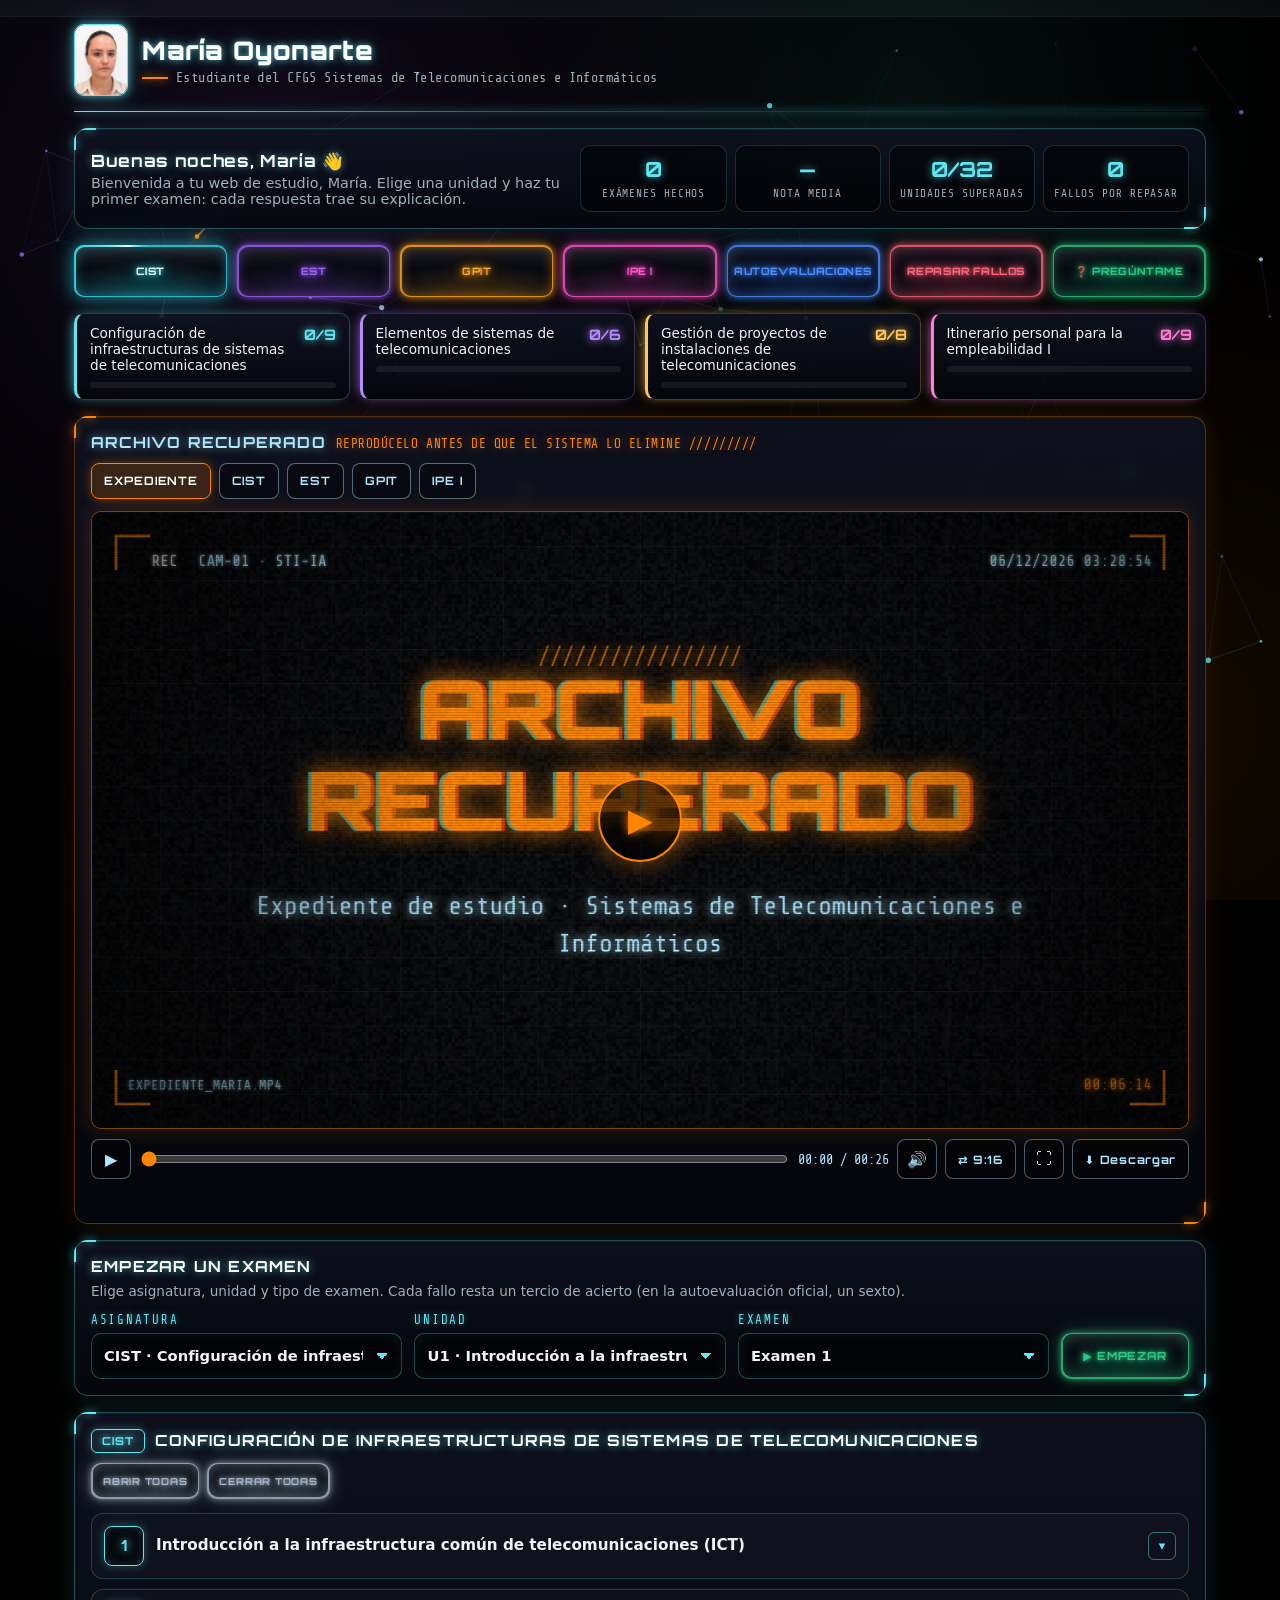
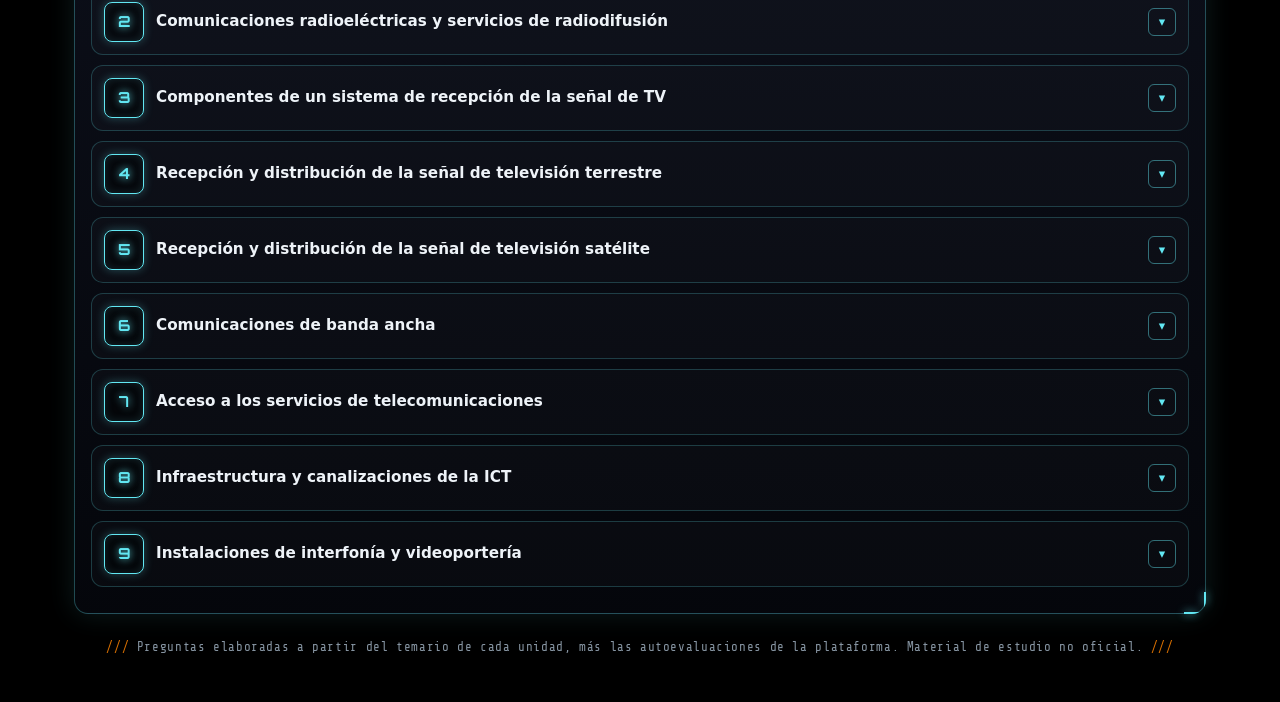
==== commit 4174e267: "Estilo futurista de neón en toda la página de inicio Paneles de cristal oscuro con esquinas de neón " ====
--- a/index.html
+++ b/index.html
@@ -11,7 +11,7 @@
   <link rel="preconnect" href="https://fonts.googleapis.com">
   <link rel="preconnect" href="https://fonts.gstatic.com" crossorigin>
   <link rel="stylesheet" href="https://fonts.googleapis.com/css2?family=Orbitron:wght@500;700;900&family=Share+Tech+Mono&display=swap">
-  <link rel="stylesheet" href="styles.css?v=20261112c">
+  <link rel="stylesheet" href="styles.css?v=20261112d">
 </head>
 <body>
   <div class="envoltorio">
@@ -58,7 +58,7 @@
         <label>Asignatura <select id="sel-modulo"></select></label>
         <label>Unidad <select id="sel-unidad"></select></label>
         <label>Examen <select id="sel-tipo"></select></label>
-        <a id="empezar" class="neon c-verde" href="#">▶ Empezar</a>
+        <a id="empezar" class="neon c-verde" href="#"><span class="txt">▶ Empezar</span></a>
       </div>
     </section>
 
@@ -66,10 +66,10 @@
 
     <footer class="pie">Preguntas elaboradas a partir del temario de cada unidad, más las autoevaluaciones de la plataforma. Material de estudio no oficial.</footer>
   </div>
-  <script src="data/indice.js?v=20261112c"></script>
-  <script src="comun.js?v=20261112c"></script>
-  <script src="app.js?v=20261112c"></script>
-  <script src="videos.js?v=20261112c"></script>
-  <script src="fondo.js?v=20261112c"></script>
+  <script src="data/indice.js?v=20261112d"></script>
+  <script src="comun.js?v=20261112d"></script>
+  <script src="app.js?v=20261112d"></script>
+  <script src="videos.js?v=20261112d"></script>
+  <script src="fondo.js?v=20261112d"></script>
 </body>
 </html>
--- a/styles.css
+++ b/styles.css
@@ -1,23 +1,25 @@
-/* Página de inicio · estilo neón a juego con los exámenes (ciruela, cian y ámbar). Mobile first. */
+/* Página de inicio · estilo futurista de neón sobre negro (cristal oscuro, bordes de neón, letra Orbitron).
+   Cada panel tiene un color de acento (--acento): cian por defecto, el de la asignatura o naranja en los vídeos.
+   Mobile first. */
 :root {
   --bg: #000;
-  --panel: rgba(37, 18, 47, .94);
-  --panel-2: rgba(20, 10, 29, .72);
-  --text: #f7eef9;
-  --muted: #cbbbd1;
+  --text: #eef3f8;
+  --muted: #9fb0c0;
   --cyan: #62e7f2;
+  --hielo: #ace8ff;
+  --nar: #ff8400;
   --magenta: #ff55c8;
   --violet: #9b63f4;
   --blue: #4d8dff;
   --amber: #ffc857;
-  --orange: #ff8a45;
   --green: #63e69a;
   --red: #ff667d;
-  --line: rgba(255, 255, 255, .12);
-  --shadow: 0 0 18px rgba(255, 85, 200, .20), 0 0 30px rgba(98, 231, 242, .14);
+  --line: rgba(172, 232, 255, .14);
+  --cristal: linear-gradient(180deg, rgba(16, 20, 34, .78), rgba(5, 7, 13, .86));
+  --tit: "Orbitron", system-ui, sans-serif;
+  --mono: "Share Tech Mono", ui-monospace, Consolas, monospace;
   color-scheme: dark;
 }
-
 * { box-sizing: border-box; }
 html { scroll-behavior: smooth; scrollbar-width: none; -ms-overflow-style: none; }
 /* Sin barra de desplazamiento visible (se sigue pudiendo bajar con la rueda o el dedo) */
@@ -33,131 +35,241 @@
 a { color: inherit; }
 .envoltorio { width: min(1180px, 100%); margin: 0 auto; padding: 14px 16px 40px; }
 
-/* Cabecera */
-.cabecera { display: flex; align-items: center; gap: 12px; padding: 6px 0 14px; border-bottom: 1px solid var(--line); }
-.logo {
-  flex: none; width: 52px; height: 52px; border-radius: 14px; display: grid; place-items: center;
-  font-weight: 900; letter-spacing: .06em; color: #fff;
-  background: linear-gradient(145deg, #4a00e0, #8e2de2);
-  box-shadow: 0 0 16px rgba(155, 99, 244, .55), inset 0 0 0 1px rgba(255, 255, 255, .2);
-}
-.cabecera h1 { margin: 0; font-size: 1.15rem; font-weight: 900; color: #fff7dc; text-shadow: 0 0 10px rgba(255, 200, 87, .34); line-height: 1.2; }
-.cabecera p { margin: 3px 0 0; color: var(--muted); font-size: .85rem; display: flex; align-items: center; gap: 8px; }
-.cabecera p::before { content: ""; width: 26px; height: 2px; background: var(--cyan); box-shadow: 0 0 8px var(--cyan); }
-
-/* Saludo personalizado */
-.saludo { display: grid; gap: 10px; margin-top: 14px; padding: 14px; border-radius: 14px; border: 1px solid rgba(98, 231, 242, .35); background: linear-gradient(135deg, rgba(0, 166, 184, .16), rgba(155, 99, 244, .18)); box-shadow: 0 0 16px rgba(98, 231, 242, .12); }
-.saludo h2 { margin: 0; font-size: 1.15rem; color: #fff; text-shadow: 0 0 8px rgba(98, 231, 242, .5); }
+/* ---------- Cabecera ---------- */
+.cabecera { position: relative; display: flex; align-items: center; gap: 14px; padding: 6px 0 16px; }
+.cabecera::after { content: ""; position: absolute; left: 0; right: 0; bottom: 0; height: 1px; background: linear-gradient(90deg, var(--cyan), rgba(155, 99, 244, .5) 40%, transparent); box-shadow: 0 0 8px var(--cyan); }
+.cabecera h1 { margin: 0; font: 900 1.15rem/1.2 var(--tit); letter-spacing: .04em; color: #fff; text-shadow: 0 0 6px rgba(98, 231, 242, .7), 0 0 20px rgba(98, 231, 242, .35); }
+.cabecera p { margin: 5px 0 0; color: var(--muted); font: .85rem var(--mono); letter-spacing: .03em; display: flex; align-items: center; gap: 8px; }
+.cabecera p::before { content: ""; flex: none; width: 26px; height: 2px; background: var(--nar); box-shadow: 0 0 8px var(--nar); }
+/* Foto de María */
+.avatar { flex: none; width: 54px; height: 72px; border-radius: 10px; object-fit: cover; object-position: center top; background: #0b0e16; border: 1.5px solid var(--cyan); box-shadow: 0 0 10px rgba(98, 231, 242, .7), 0 0 28px rgba(98, 231, 242, .25); }
+
+/* ---------- Paneles de cristal con esquinas de neón ---------- */
+.panel, .saludo {
+  --acento: var(--color, var(--cyan));
+  position: relative; margin-bottom: 16px; padding: 16px; border-radius: 14px;
+  background: var(--cristal);
+  border: 1px solid color-mix(in srgb, var(--acento) 30%, transparent);
+  box-shadow: inset 0 1px 0 rgba(255, 255, 255, .05), 0 0 26px color-mix(in srgb, var(--acento) 12%, transparent);
+  backdrop-filter: blur(6px); -webkit-backdrop-filter: blur(6px);
+}
+/* Esquinas en «L» como el marco de una cámara */
+.panel::before, .saludo::before {
+  content: ""; position: absolute; inset: -1px; border-radius: inherit; pointer-events: none;
+  --l: linear-gradient(var(--acento), var(--acento));
+  background:
+    var(--l) top left / 22px 2px no-repeat, var(--l) top left / 2px 22px no-repeat,
+    var(--l) bottom right / 22px 2px no-repeat, var(--l) bottom right / 2px 22px no-repeat;
+  filter: drop-shadow(0 0 4px var(--acento));
+}
+.panel h2 { margin: 0 0 6px; font: 700 .95rem/1.3 var(--tit); letter-spacing: .08em; text-transform: uppercase; color: #fff; text-shadow: 0 0 8px color-mix(in srgb, var(--acento) 70%, transparent); }
+.panel .ayuda { margin: 0 0 14px; color: var(--muted); font-size: .85rem; }
+
+/* ---------- Saludo personalizado ---------- */
+.saludo { display: grid; gap: 12px; margin-top: 16px; }
+.saludo h2 { margin: 0 0 4px; font: 700 1.05rem var(--tit); letter-spacing: .04em; color: #fff; text-shadow: 0 0 8px rgba(98, 231, 242, .6); }
 .saludo p { margin: 0; color: var(--muted); font-size: .9rem; }
 .cifras { display: grid; grid-template-columns: repeat(2, minmax(0, 1fr)); gap: 8px; }
-.cifra { padding: 8px 10px; border-radius: 10px; background: var(--panel-2); text-align: center; }
-.cifra strong { display: block; font-size: 1.25rem; color: var(--cyan); text-shadow: 0 0 8px rgba(98, 231, 242, .5); }
-.cifra span { font-size: .72rem; letter-spacing: .06em; text-transform: uppercase; color: var(--muted); }
-@media (min-width: 640px) { .saludo { grid-template-columns: 1fr auto; align-items: center; } .cifras { grid-template-columns: repeat(4, minmax(90px, 1fr)); } }
-
-/* Foto de María en la cabecera */
-.avatar { width: 54px; height: 72px; border-radius: 12px; object-fit: cover; object-position: center top; padding: 0; background: #2a1638; border: 2px solid var(--cyan); box-shadow: 0 0 14px rgba(98, 231, 242, .55), 0 0 26px rgba(155, 99, 244, .35); }
-
-/* Botonera principal */
-.botonera { display: grid; grid-template-columns: repeat(2, minmax(0, 1fr)); gap: 10px; margin: 16px 0; }
-.neon {
-  display: flex; align-items: center; justify-content: center; gap: 6px; text-align: center;
-  min-height: 46px; padding: 10px 12px; border: 0; border-radius: 10px; cursor: pointer;
-  font: inherit; font-size: .8rem; font-weight: 900; letter-spacing: .06em; text-transform: uppercase;
-  color: #fff; text-decoration: none; text-shadow: 0 0 5px rgba(255, 255, 255, .6);
-  background: linear-gradient(145deg, var(--c1, #4a00e0), var(--c2, #8e2de2));
-  box-shadow: 0 4px 0 rgba(0, 0, 0, .45), 0 6px 15px rgba(0, 0, 0, .35), inset 0 0 0 1px rgba(255, 255, 255, .18);
-  transition: transform .15s, box-shadow .2s, filter .2s;
-}
-.neon:hover { transform: translateY(-2px); box-shadow: 0 4px 0 rgba(0, 0, 0, .45), 0 0 18px var(--c2, #8e2de2); }
-.neon:focus-visible { outline: 2px solid var(--amber); outline-offset: 3px; }
-.neon[aria-pressed="true"] { outline: 2px solid #fff; outline-offset: 2px; filter: brightness(1.15); }
+.cifra { padding: 10px; border-radius: 10px; text-align: center; background: rgba(0, 0, 0, .45); border: 1px solid rgba(98, 231, 242, .18); }
+.cifra strong { display: block; font: 700 1.3rem var(--tit); color: var(--cyan); text-shadow: 0 0 8px rgba(98, 231, 242, .7); }
+.cifra span { font: .7rem var(--mono); letter-spacing: .08em; text-transform: uppercase; color: var(--muted); }
+@media (min-width: 640px) { .saludo { grid-template-columns: 1fr auto; align-items: center; } .cifras { grid-template-columns: repeat(4, minmax(96px, 1fr)); } }
+
+/* ---------- Botones de neón (todos) ----------
+   Cristal oscuro con borde y texto del color --c2. Al pasar el ratón, un haz de luz da vueltas por el borde
+   y el texto (.txt) gira varias veces. El botón de la vista activa mantiene el haz girando despacio. */
 .c-cian { --c1: #00a6b8; --c2: #2fd6e6; }
 .c-azul { --c1: #1f5fe0; --c2: #4d8dff; }
 .c-violeta { --c1: #5b1bd6; --c2: #9b63f4; }
 .c-verde { --c1: #138a5a; --c2: #2fc584; }
 .c-ambar { --c1: #e07a00; --c2: #ffa61f; }
 .c-rosa { --c1: #c21f7c; --c2: #ff55c8; }
-.c-gris { --c1: #3a3550; --c2: #5a5475; }
+.c-gris { --c1: #56657a; --c2: #a9b8c9; }
 .c-rojo { --c1: #d4234a; --c2: #ff667d; }
+.c-naranja { --c1: #c75a00; --c2: #ff8400; }
+/* Color por defecto sin especificidad, para que las clases c-* siempre lo sustituyan */
+:where(.neon) { --c2: #9b63f4; }
+.neon {
+  position: relative; isolation: isolate; overflow: hidden;
+  display: flex; align-items: center; justify-content: center; gap: 6px; text-align: center;
+  min-height: 46px; padding: 10px 12px; border: 0; border-radius: 10px; cursor: pointer;
+  font: 700 .7rem var(--tit); letter-spacing: .08em; text-transform: uppercase; text-decoration: none;
+  color: var(--c2);
+  text-shadow: 0 0 4px var(--c2), 0 0 12px var(--c2), 0 0 24px color-mix(in srgb, var(--c2) 60%, transparent);
+  background: color-mix(in srgb, var(--c2) 85%, #05070c);
+  box-shadow: 0 0 6px color-mix(in srgb, var(--c2) 70%, transparent), 0 0 18px color-mix(in srgb, var(--c2) 35%, transparent);
+  perspective: 500px;
+  transition: transform .3s, box-shadow .3s, color .3s;
+}
+/* Haz de luz (gradiente cónico) que gira detrás; solo se ve por el borde de 1,5 px */
+.neon::before {
+  content: ""; position: absolute; z-index: -2; left: 50%; top: 50%; width: 260%; aspect-ratio: 1;
+  transform: translate(-50%, -50%) rotate(0deg);
+  background: conic-gradient(from 0deg, transparent 0 62%, var(--c2) 80%, #fff 88%, var(--c2) 94%, transparent);
+  opacity: 0; transition: opacity .3s;
+}
+/* Cristal oscuro del interior con un brillo arriba y un velo del color del botón */
+.neon::after {
+  content: ""; position: absolute; z-index: -1; inset: 1.5px; border-radius: 9px;
+  background:
+    linear-gradient(180deg, rgba(255, 255, 255, .08), rgba(255, 255, 255, 0) 45%),
+    radial-gradient(120% 140% at 50% 120%, color-mix(in srgb, var(--c2) 30%, transparent), transparent 62%),
+    #070910;
+  box-shadow: inset 0 0 12px color-mix(in srgb, var(--c2) 35%, transparent);
+  transition: background .3s;
+}
+.neon .txt { display: inline-block; white-space: nowrap; transform-style: preserve-3d; }
+.neon[aria-pressed="true"] {
+  color: #fff;
+  box-shadow: 0 0 16px color-mix(in srgb, var(--c2) 55%, transparent), 0 0 34px color-mix(in srgb, var(--c2) 25%, transparent);
+}
+.neon[aria-pressed="true"]::before { opacity: .9; animation: haz-neon 4s linear infinite; }
+.neon[aria-pressed="true"]::after {
+  background:
+    linear-gradient(180deg, rgba(255, 255, 255, .1), rgba(255, 255, 255, 0) 45%),
+    radial-gradient(120% 140% at 50% 120%, color-mix(in srgb, var(--c2) 40%, transparent), transparent 65%),
+    #070910;
+}
+.neon:focus-visible { outline: 2px solid var(--amber); outline-offset: 3px; }
+@media (hover: hover) {
+  .neon:hover {
+    color: #fff; transform: translateY(-3px);
+    box-shadow: 0 0 20px color-mix(in srgb, var(--c2) 65%, transparent), 0 0 46px color-mix(in srgb, var(--c2) 30%, transparent);
+  }
+  .neon:hover::before { opacity: 1; animation: haz-neon 1.1s linear infinite; }
+  .neon:hover::after {
+    background:
+      linear-gradient(180deg, rgba(255, 255, 255, .12), rgba(255, 255, 255, 0) 45%),
+      radial-gradient(120% 140% at 50% 120%, color-mix(in srgb, var(--c2) 50%, transparent), transparent 70%),
+      #070910;
+  }
+  .neon:hover .txt { animation: multigiro 1s cubic-bezier(.2, .75, .25, 1); }
+}
+.neon:focus-visible .txt, .neon:active .txt { animation: multigiro .8s cubic-bezier(.2, .75, .25, 1); }
+.neon:focus-visible::before { opacity: 1; animation: haz-neon 1.1s linear infinite; }
+@keyframes haz-neon { to { transform: translate(-50%, -50%) rotate(360deg); } }
+/* Tres vueltas completas sobre el eje vertical, frenando al final */
+@keyframes multigiro {
+  0% { transform: rotateY(0) scale(1); }
+  50% { transform: rotateY(720deg) scale(1.12); }
+  100% { transform: rotateY(1080deg) scale(1); }
+}
+.mini { min-height: 36px; padding: 6px 12px; font-size: .6rem; }
+
+/* ---------- Botonera principal ---------- */
+.botonera { display: grid; grid-template-columns: repeat(2, minmax(0, 1fr)); gap: 10px; margin: 16px 0; }
+.botonera .neon { min-height: 52px; padding: 10px 8px; font-size: .66rem; }
 /* «Pregúntame» ocupa toda la fila en móvil y tablet */
 .botonera .preguntame { grid-column: 1 / -1; }
 
-/* Franja de progreso */
-.franja { display: grid; grid-template-columns: 1fr; gap: 8px; margin-bottom: 16px; }
-.medidor { padding: 10px 12px; border-left: 3px solid var(--color, var(--cyan)); border-radius: 8px; background: var(--panel-2); text-decoration: none; }
+/* ---------- Franja de progreso por asignatura ---------- */
+.franja { display: grid; grid-template-columns: 1fr; gap: 10px; margin-bottom: 16px; }
+.medidor {
+  padding: 11px 13px; border-radius: 10px; text-decoration: none;
+  background: var(--cristal);
+  border: 1px solid color-mix(in srgb, var(--color, var(--cyan)) 25%, transparent);
+  border-left: 3px solid var(--color, var(--cyan));
+  box-shadow: -4px 0 14px -6px var(--color, var(--cyan));
+  transition: border-color .25s, box-shadow .25s, transform .25s;
+}
+.medidor:hover { border-color: color-mix(in srgb, var(--color, var(--cyan)) 60%, transparent); box-shadow: 0 0 16px color-mix(in srgb, var(--color, var(--cyan)) 30%, transparent); transform: translateY(-2px); }
 .medidor .fila { display: flex; justify-content: space-between; gap: 10px; font-size: .85rem; }
-.medidor strong { color: var(--color, var(--cyan)); white-space: nowrap; }
-.barra { height: 5px; margin-top: 7px; border-radius: 5px; background: rgba(255, 255, 255, .1); overflow: hidden; }
-.barra span { display: block; height: 100%; background: var(--color, var(--cyan)); box-shadow: 0 0 8px var(--color, var(--cyan)); }
-
-/* Paneles */
-.panel { border: 1px solid rgba(255, 200, 87, .3); border-radius: 15px; background: var(--panel); box-shadow: var(--shadow); padding: 14px; margin-bottom: 16px; }
-.panel h2 { margin: 0 0 4px; font-size: 1.05rem; font-weight: 900; letter-spacing: .05em; text-transform: uppercase; color: #fff7dc; }
-.panel .ayuda { margin: 0 0 12px; color: var(--muted); font-size: .85rem; }
-
-/* Lanzador rápido con desplegables */
-.lanzador { display: grid; grid-template-columns: 1fr; gap: 10px; }
-.lanzador label { display: grid; gap: 4px; min-width: 0; font-size: .75rem; font-weight: 800; letter-spacing: .08em; text-transform: uppercase; color: var(--cyan); }
+.medidor strong { font: 700 .9rem var(--tit); color: var(--color, var(--cyan)); text-shadow: 0 0 8px var(--color, var(--cyan)); white-space: nowrap; }
+.barra { height: 6px; margin-top: 9px; border-radius: 3px; background: rgba(255, 255, 255, .07); overflow: hidden; }
+.barra span { display: block; height: 100%; background: linear-gradient(90deg, color-mix(in srgb, var(--color, var(--cyan)) 50%, transparent), var(--color, var(--cyan))); box-shadow: 0 0 10px var(--color, var(--cyan)); }
+
+/* ---------- Lanzador rápido con desplegables ---------- */
+.lanzador { display: grid; grid-template-columns: 1fr; gap: 12px; }
+.lanzador label { display: grid; gap: 6px; min-width: 0; font: .78rem var(--mono); letter-spacing: .14em; text-transform: uppercase; color: var(--cyan); text-shadow: 0 0 6px rgba(98, 231, 242, .5); }
 select {
-  width: 100%; min-height: 44px; padding: 10px 36px 10px 12px; border-radius: 10px; font: inherit; font-size: .92rem; color: var(--text);
-  text-transform: none; letter-spacing: 0;
-  border: 1px solid rgba(155, 99, 244, .6); background-color: rgba(70, 37, 86, .72);
-  appearance: none;
+  width: 100%; min-height: 46px; padding: 10px 38px 10px 12px; border-radius: 10px;
+  font: 600 .92rem system-ui, -apple-system, "Segoe UI", Roboto, sans-serif; color: var(--text); text-transform: none; letter-spacing: 0; text-shadow: none;
+  border: 1px solid rgba(98, 231, 242, .3);
+  background-color: rgba(0, 0, 0, .55);
+  appearance: none; cursor: pointer;
   background-image: linear-gradient(45deg, transparent 50%, var(--cyan) 50%), linear-gradient(135deg, var(--cyan) 50%, transparent 50%);
-  background-position: calc(100% - 18px) 50%, calc(100% - 12px) 50%;
+  background-position: calc(100% - 19px) 50%, calc(100% - 13px) 50%;
   background-size: 6px 6px; background-repeat: no-repeat;
-}
-select:focus { outline: 2px solid var(--amber); outline-offset: 1px; }
-option { background: #25122f; color: var(--text); }
-
-/* Asignatura */
-.modulo-cab { display: flex; flex-wrap: wrap; align-items: center; justify-content: space-between; gap: 8px; margin-bottom: 12px; }
-.modulo-cab h2 { flex: 1 1 100%; }
-.etiqueta { display: inline-block; padding: 3px 9px; border-radius: 999px; font-size: .72rem; font-weight: 900; letter-spacing: .08em; color: var(--color, var(--cyan)); border: 1px solid var(--color, var(--cyan)); text-shadow: 0 0 6px currentColor; }
+  box-shadow: inset 0 0 12px rgba(98, 231, 242, .06);
+  transition: border-color .2s, box-shadow .2s;
+}
+select:hover { border-color: rgba(98, 231, 242, .7); box-shadow: 0 0 12px rgba(98, 231, 242, .25), inset 0 0 12px rgba(98, 231, 242, .1); }
+select:focus { outline: none; border-color: var(--nar); box-shadow: 0 0 0 1px var(--nar), 0 0 16px rgba(255, 132, 0, .45); }
+option { background: #0b0e16; color: var(--text); }
+.lanzador .neon { min-height: 46px; }
+
+/* ---------- Asignatura ---------- */
+.modulo-cab { display: flex; flex-wrap: wrap; align-items: center; justify-content: space-between; gap: 10px; margin-bottom: 14px; }
+.modulo-cab h2 { flex: 1 1 100%; margin: 0; }
+.etiqueta { display: inline-block; padding: 4px 10px; border-radius: 6px; font: 700 .68rem var(--tit); letter-spacing: .1em; color: var(--color, var(--cyan)); border: 1px solid var(--color, var(--cyan)); background: color-mix(in srgb, var(--color, var(--cyan)) 10%, transparent); text-shadow: 0 0 6px currentColor; box-shadow: 0 0 10px color-mix(in srgb, var(--color, var(--cyan)) 35%, transparent); }
 .acciones-mod { display: flex; gap: 8px; flex-wrap: wrap; }
-.mini { min-height: 34px; padding: 6px 10px; font-size: .7rem; }
-
-/* Unidades desplegables */
-details.unidad { border: 1px solid rgba(155, 99, 244, .45); border-radius: 12px; background: rgba(70, 37, 86, .35); margin-bottom: 10px; overflow: hidden; }
-details.unidad[open] { border-color: var(--color, var(--cyan)); box-shadow: 0 0 12px rgba(98, 231, 242, .18); }
-details.unidad summary { list-style: none; cursor: pointer; display: grid; grid-template-columns: auto 1fr auto; align-items: center; gap: 10px; padding: 12px; }
+
+/* ---------- Unidades desplegables ---------- */
+details.unidad {
+  margin-bottom: 10px; overflow: hidden; border-radius: 12px;
+  background: rgba(255, 255, 255, .02);
+  border: 1px solid color-mix(in srgb, var(--color, var(--cyan)) 22%, transparent);
+  transition: border-color .25s, box-shadow .25s, background .25s;
+}
+details.unidad:hover { border-color: color-mix(in srgb, var(--color, var(--cyan)) 55%, transparent); box-shadow: 0 0 14px color-mix(in srgb, var(--color, var(--cyan)) 18%, transparent); }
+details.unidad[open] {
+  border-color: var(--color, var(--cyan));
+  background: radial-gradient(120% 80% at 0 0, color-mix(in srgb, var(--color, var(--cyan)) 10%, transparent), transparent 60%), rgba(255, 255, 255, .02);
+  box-shadow: 0 0 18px color-mix(in srgb, var(--color, var(--cyan)) 25%, transparent), inset 0 0 20px color-mix(in srgb, var(--color, var(--cyan)) 6%, transparent);
+}
+details.unidad summary { list-style: none; cursor: pointer; display: grid; grid-template-columns: auto 1fr auto; align-items: center; gap: 12px; padding: 12px; }
 details.unidad summary::-webkit-details-marker { display: none; }
 details.unidad summary:focus-visible { outline: 2px solid var(--amber); outline-offset: -2px; }
-.num { width: 38px; height: 38px; border-radius: 10px; display: grid; place-items: center; font-weight: 900; color: var(--color, var(--cyan)); border: 1px solid var(--color, var(--cyan)); background: rgba(0, 0, 0, .25); }
+.num {
+  width: 40px; height: 40px; border-radius: 8px; display: grid; place-items: center;
+  font: 700 .95rem var(--tit); color: var(--color, var(--cyan)); text-shadow: 0 0 8px var(--color, var(--cyan));
+  border: 1px solid var(--color, var(--cyan)); background: rgba(0, 0, 0, .5);
+  box-shadow: 0 0 10px color-mix(in srgb, var(--color, var(--cyan)) 30%, transparent), inset 0 0 10px color-mix(in srgb, var(--color, var(--cyan)) 15%, transparent);
+  transition: background .25s, color .25s;
+}
+details.unidad[open] .num { color: #05070c; text-shadow: none; background: var(--color, var(--cyan)); }
 .tit { min-width: 0; }
-.tit strong { display: block; font-size: .95rem; line-height: 1.25; overflow-wrap: anywhere; }
-.tit small { display: block; margin-top: 3px; color: var(--muted); font-size: .78rem; }
-.flecha { width: 26px; height: 26px; display: grid; place-items: center; border-radius: 8px; color: var(--cyan); border: 1px solid rgba(98, 231, 242, .4); transition: transform .2s; }
-details[open] .flecha { transform: rotate(180deg); }
-.cuerpo { padding: 0 12px 12px; }
-.examenes { display: grid; grid-template-columns: repeat(2, minmax(0, 1fr)); gap: 8px; }
-.examenes .neon { flex-direction: column; gap: 2px; min-height: 54px; }
-.examenes .neon small { font-size: .7rem; letter-spacing: .02em; text-transform: none; opacity: .95; }
-
-/* Tarjetas de examen que giran en 3D al pasar el ratón */
-.giro { display: block; min-height: 66px; perspective: 900px; text-decoration: none; color: #fff; border-radius: 12px; }
+.tit strong { display: block; font-size: .95rem; font-weight: 600; line-height: 1.3; overflow-wrap: anywhere; }
+.tit small { display: block; margin-top: 4px; font: .75rem var(--mono); letter-spacing: .08em; text-transform: uppercase; color: var(--green); text-shadow: 0 0 6px rgba(99, 230, 154, .5); }
+details.unidad[disabled] .tit small { color: var(--muted); text-shadow: none; }
+.flecha { width: 28px; height: 28px; display: grid; place-items: center; border-radius: 6px; font-size: .8rem; color: var(--color, var(--cyan)); border: 1px solid color-mix(in srgb, var(--color, var(--cyan)) 45%, transparent); transition: transform .3s, box-shadow .3s; }
+details[open] .flecha { transform: rotate(180deg); box-shadow: 0 0 10px color-mix(in srgb, var(--color, var(--cyan)) 45%, transparent); }
+.cuerpo { padding: 2px 12px 14px; }
+.examenes { display: grid; grid-template-columns: repeat(2, minmax(0, 1fr)); gap: 10px; }
+
+/* ---------- Tarjetas de examen que giran en 3D al pasar el ratón ----------
+   Delante: cristal oscuro con borde de neón. Detrás: «Empezar» lleno de luz del mismo color. */
+.giro { display: block; min-height: 70px; perspective: 900px; text-decoration: none; color: #fff; border-radius: 12px; }
 .giro .interior {
-  position: relative; display: block; height: 100%; min-height: 66px;
+  position: relative; display: block; height: 100%; min-height: 70px;
   transform-style: preserve-3d;
   transition: transform .8s cubic-bezier(.18, .89, .32, 1.28);
 }
 .giro .cara {
-  position: absolute; inset: 0; display: flex; flex-direction: column; align-items: center; justify-content: center; gap: 3px;
+  position: absolute; inset: 0; display: flex; flex-direction: column; align-items: center; justify-content: center; gap: 4px;
   padding: 8px; border-radius: 12px; text-align: center;
-  font-size: .8rem; font-weight: 900; letter-spacing: .06em; text-transform: uppercase; text-shadow: 0 0 5px rgba(255, 255, 255, .6);
-  background: linear-gradient(145deg, var(--c1), var(--c2));
-  box-shadow: 0 4px 0 rgba(0, 0, 0, .45), 0 6px 15px rgba(0, 0, 0, .35), inset 0 0 0 1px rgba(255, 255, 255, .18);
+  font: 700 .7rem var(--tit); letter-spacing: .08em; text-transform: uppercase;
   backface-visibility: hidden; -webkit-backface-visibility: hidden;
 }
-.giro .cara small { font-size: .7rem; letter-spacing: .02em; text-transform: none; opacity: .95; }
+.giro .frente {
+  color: var(--c2); text-shadow: 0 0 6px var(--c2), 0 0 16px color-mix(in srgb, var(--c2) 50%, transparent);
+  background:
+    linear-gradient(180deg, rgba(255, 255, 255, .07), rgba(255, 255, 255, 0) 45%),
+    radial-gradient(120% 140% at 50% 120%, color-mix(in srgb, var(--c2) 25%, transparent), transparent 62%),
+    #070910;
+  border: 1.5px solid var(--c2);
+  box-shadow: 0 0 8px color-mix(in srgb, var(--c2) 55%, transparent), inset 0 0 14px color-mix(in srgb, var(--c2) 25%, transparent);
+}
+.giro .cara small { font: .74rem var(--mono); letter-spacing: .04em; text-transform: none; color: var(--muted); text-shadow: none; }
 .giro .dorso {
   transform: rotateY(180deg);
-  background: linear-gradient(145deg, var(--c2), var(--c1)), radial-gradient(circle at 30% 20%, rgba(255, 255, 255, .35), transparent 60%);
-  background-blend-mode: screen;
-  box-shadow: 0 0 22px var(--c2), 0 0 44px rgba(255, 255, 255, .15), inset 0 0 0 2px rgba(255, 255, 255, .55);
-  font-size: .9rem;
-}
+  color: #fff; text-shadow: 0 0 6px rgba(255, 255, 255, .8);
+  background: radial-gradient(circle at 30% 20%, rgba(255, 255, 255, .3), transparent 60%), linear-gradient(145deg, var(--c1), var(--c2));
+  border: 1.5px solid rgba(255, 255, 255, .6);
+  box-shadow: 0 0 22px var(--c2), 0 0 48px color-mix(in srgb, var(--c2) 40%, transparent);
+  font-size: .8rem;
+}
+.giro .dorso small { color: rgba(255, 255, 255, .9); }
 .giro .dorso::after {
   content: ""; position: absolute; inset: 0; border-radius: 12px; pointer-events: none;
   background: linear-gradient(115deg, transparent 30%, rgba(255, 255, 255, .45) 48%, transparent 66%);
@@ -170,56 +282,69 @@
 }
 @keyframes brillo { to { background-position: -120% 0; } }
 /* En pantallas táctiles no hay "pasar el ratón": la tarjeta se queda de frente y se pulsa directamente */
-@media (hover: none) { .giro:active .cara { filter: brightness(1.2); } }
+@media (hover: none) { .giro:active .frente { color: #fff; box-shadow: 0 0 20px var(--c2); } }
 .vacio { color: var(--muted); font-size: .9rem; margin: 0; }
 
-/* Lista de fallos */
-.fallos-lista { display: grid; gap: 8px; }
-.fallo { display: flex; align-items: center; justify-content: space-between; gap: 10px; padding: 10px 12px; border-radius: 10px; background: var(--panel-2); border: 1px solid rgba(255, 102, 125, .35); }
+/* ---------- Listas de fallos y autoevaluaciones ---------- */
+.fallos-lista { display: grid; gap: 10px; }
+.fallo {
+  display: flex; align-items: center; justify-content: space-between; gap: 12px; padding: 11px 13px; border-radius: 10px;
+  background: rgba(255, 255, 255, .02); border: 1px solid rgba(255, 102, 125, .3);
+  transition: box-shadow .25s, border-color .25s;
+}
+.fallo:hover { box-shadow: 0 0 14px rgba(172, 232, 255, .12); }
 .fallo span { min-width: 0; overflow-wrap: anywhere; font-size: .9rem; }
+.fallo span strong { font: 700 .8rem var(--tit); letter-spacing: .05em; margin-right: 4px; }
+.fallo small { font-family: var(--mono); letter-spacing: .04em; }
 .fallo .neon { flex: none; }
 
-.pie { text-align: center; color: var(--muted); font-size: .8rem; margin-top: 24px; }
-
-/* Móviles pequeños: textos de botón más compactos para que no toquen el borde */
+.pie { text-align: center; color: var(--muted); font: .78rem var(--mono); letter-spacing: .05em; margin-top: 26px; opacity: .85; }
+.pie::before { content: "///  "; color: var(--nar); }
+.pie::after { content: "  ///"; color: var(--nar); }
+
+/* ---------- Móviles pequeños ---------- */
 @media (max-width: 420px) {
   .envoltorio { padding-left: 12px; padding-right: 12px; }
-  .neon { letter-spacing: .02em; padding: 10px 6px; font-size: .74rem; }
-  .examenes .neon, .giro .cara { font-size: .72rem; letter-spacing: .02em; }
-  .cabecera h1 { font-size: 1.1rem; }
-}
-@media (max-width: 340px) {
-  .neon, .examenes .neon, .giro .cara { font-size: .64rem; letter-spacing: 0; }
-}
-
-/* Tablet */
+  .neon { padding: 10px 6px; letter-spacing: .04em; }
+  .giro .cara { font-size: .64rem; letter-spacing: .04em; }
+  .cabecera h1 { font-size: 1.05rem; }
+}
+@media (max-width: 360px) {
+  .botonera .neon, .giro .cara { font-size: .58rem; letter-spacing: .02em; padding-left: 4px; padding-right: 4px; }
+}
+
+/* ---------- Tablet ---------- */
 @media (min-width: 640px) {
   .botonera { grid-template-columns: repeat(3, minmax(0, 1fr)); }
+  .botonera .neon { font-size: .7rem; }
   .franja { grid-template-columns: repeat(2, minmax(0, 1fr)); }
   .lanzador { grid-template-columns: 1fr 1fr 1fr auto; align-items: end; }
+  .lanzador .neon { padding-left: 22px; padding-right: 22px; }
   .examenes { grid-template-columns: repeat(3, minmax(0, 1fr)); }
   .modulo-cab h2 { flex: 1 1 auto; }
   .cabecera h1 { font-size: 1.4rem; }
 }
-/* Escritorio */
+/* ---------- Escritorio ---------- */
 @media (min-width: 980px) {
   .envoltorio { padding: 18px 24px 48px; }
   .botonera { grid-template-columns: repeat(6, minmax(0, 1fr)); }
   .botonera.con-preguntame { grid-template-columns: repeat(7, minmax(0, 1fr)); }
   .botonera .preguntame { grid-column: auto; }
+  .botonera .neon { font-size: .56rem; letter-spacing: .03em; padding-left: 4px; padding-right: 4px; }
   .franja { grid-template-columns: repeat(4, minmax(0, 1fr)); }
   .examenes { grid-template-columns: repeat(5, minmax(0, 1fr)); }
   .cabecera h1 { font-size: 1.6rem; }
 }
+@media (min-width: 1140px) { .botonera .neon { font-size: .64rem; letter-spacing: .06em; } }
 @media (prefers-reduced-motion: reduce) { * { transition: none !important; animation: none !important; scroll-behavior: auto !important; } }
 
-/* Vídeos «Archivo recuperado» (estética de cámara de vigilancia: naranja y cian) */
-.archivo { --nar: #ff8400; --hielo: #ace8ff; border-color: rgba(255, 132, 0, .45); background: linear-gradient(180deg, rgba(8, 8, 12, .96), rgba(24, 12, 30, .94)); box-shadow: 0 0 22px rgba(255, 132, 0, .14), 0 0 30px rgba(172, 232, 255, .08); }
-.archivo h2 { display: flex; flex-wrap: wrap; align-items: baseline; gap: 4px 10px; font-family: "Orbitron", system-ui, sans-serif; }
+/* ---------- Vídeos «Archivo recuperado» (estética de cámara de vigilancia: naranja y cian) ---------- */
+.archivo { --acento: var(--nar); }
+.archivo h2 { display: flex; flex-wrap: wrap; align-items: baseline; gap: 4px 10px; }
 .sello { color: var(--hielo); text-shadow: 0 0 10px rgba(172, 232, 255, .6); }
-.aviso-borrado { font: 400 .8rem "Share Tech Mono", ui-monospace, monospace; letter-spacing: .04em; color: var(--nar); text-shadow: 0 0 8px rgba(255, 132, 0, .5); }
+.aviso-borrado { font: 400 .8rem var(--mono); letter-spacing: .04em; text-transform: uppercase; color: var(--nar); text-shadow: 0 0 8px rgba(255, 132, 0, .5); }
 .cintas { display: flex; flex-wrap: wrap; gap: 8px; margin: 10px 0 12px; }
-.cinta { min-height: 36px; padding: 6px 12px; border-radius: 8px; border: 1px solid rgba(172, 232, 255, .45); background: rgba(0, 0, 0, .35); color: var(--hielo); font: 700 .72rem "Orbitron", system-ui, sans-serif; letter-spacing: .08em; text-transform: uppercase; cursor: pointer; transition: background .2s, box-shadow .2s; }
+.cinta { min-height: 36px; padding: 6px 12px; border-radius: 8px; border: 1px solid rgba(172, 232, 255, .45); background: rgba(0, 0, 0, .35); color: var(--hielo); font: 700 .72rem var(--tit); letter-spacing: .08em; text-transform: uppercase; cursor: pointer; transition: background .2s, box-shadow .2s; }
 .cinta:hover { background: rgba(172, 232, 255, .1); }
 .cinta[aria-pressed="true"] { border-color: var(--nar); color: #fff; background: rgba(255, 132, 0, .18); box-shadow: 0 0 12px rgba(255, 132, 0, .4); }
 .cinta:focus-visible, .mando:focus-visible, .play-grande:focus-visible { outline: 2px solid var(--amber); outline-offset: 2px; }
@@ -233,89 +358,17 @@
 @keyframes latido { 50% { box-shadow: 0 0 40px rgba(255, 132, 0, .85); } }
 .fin { position: absolute; left: 0; right: 0; bottom: 6%; display: flex; justify-content: center; flex-wrap: wrap; gap: 10px; padding: 0 12px; }
 .fin[hidden] { display: none; }
-.c-naranja { --c1: #c75a00; --c2: #ff8400; }
 .mandos { display: flex; align-items: center; flex-wrap: wrap; gap: 8px; margin-top: 10px; }
 .mando { min-width: 40px; min-height: 40px; padding: 0 8px; border-radius: 8px; border: 1px solid rgba(172, 232, 255, .4); background: rgba(0, 0, 0, .35); color: var(--hielo); font-size: 1rem; cursor: pointer; }
 .mando:hover:not(:disabled) { border-color: var(--nar); color: #fff; }
 .mando:disabled { opacity: .6; cursor: progress; }
 .mando[hidden] { display: none; }
-.mando.ancho { padding: 0 12px; font: 700 .72rem "Orbitron", system-ui, sans-serif; letter-spacing: .06em; }
+.mando.ancho { padding: 0 12px; font: 700 .72rem var(--tit); letter-spacing: .06em; }
 #v-barra { flex: 1 1 140px; min-width: 0; accent-color: #ff8400; }
-.v-tiempo { font: .85rem "Share Tech Mono", ui-monospace, monospace; color: var(--hielo); white-space: nowrap; }
+.v-tiempo { font: .85rem var(--mono); color: var(--hielo); white-space: nowrap; }
 .v-aviso { margin: 8px 0 0; min-height: 1em; }
 @media (max-width: 520px) { #v-barra { order: -1; flex-basis: 100%; } }
 
 /* Fondo negro animado (fondo.js): lienzo fijo detrás de todo el contenido */
 #fondo-animado { position: fixed; inset: 0; width: 100%; height: 100%; z-index: -1; pointer-events: none; }
 @media print { #fondo-animado { display: none; } }
-
-/* Botonera principal: neón futurista. Al pasar el ratón, un haz de luz da vueltas por el borde
-   y el texto gira varias veces. El botón de la vista activa mantiene el haz girando despacio. */
-.botonera .neon {
-  position: relative; isolation: isolate; overflow: hidden;
-  min-height: 52px; padding: 10px 8px; border-radius: 10px;
-  font-family: "Orbitron", system-ui, sans-serif; font-weight: 700; font-size: .66rem; letter-spacing: .08em;
-  color: var(--c2);
-  text-shadow: 0 0 4px var(--c2), 0 0 12px var(--c2), 0 0 24px color-mix(in srgb, var(--c2) 60%, transparent);
-  background: color-mix(in srgb, var(--c2) 85%, #05070c);
-  box-shadow: 0 0 6px color-mix(in srgb, var(--c2) 70%, transparent), 0 0 18px color-mix(in srgb, var(--c2) 35%, transparent), inset 0 0 0 1px rgba(255, 255, 255, .08);
-  perspective: 500px;
-  transition: transform .3s, box-shadow .3s, color .3s;
-}
-/* Haz de luz (gradiente cónico) que gira detrás; solo se ve por el borde de 1,5 px */
-.botonera .neon::before {
-  content: ""; position: absolute; z-index: -2; left: 50%; top: 50%; width: 260%; aspect-ratio: 1;
-  transform: translate(-50%, -50%) rotate(0deg);
-  background: conic-gradient(from 0deg, transparent 0 62%, var(--c2) 80%, #fff 88%, var(--c2) 94%, transparent);
-  opacity: 0; transition: opacity .3s;
-}
-/* Cristal oscuro del interior con un brillo arriba y un velo del color del botón */
-.botonera .neon::after {
-  content: ""; position: absolute; z-index: -1; inset: 1.5px; border-radius: 9px;
-  background:
-    linear-gradient(180deg, rgba(255, 255, 255, .08), rgba(255, 255, 255, 0) 45%),
-    radial-gradient(120% 140% at 50% 120%, color-mix(in srgb, var(--c2) 30%, transparent), transparent 62%),
-    #070910;
-  box-shadow: inset 0 0 12px color-mix(in srgb, var(--c2) 35%, transparent);
-  transition: background .3s;
-}
-.botonera .neon .txt { display: inline-block; white-space: nowrap; transform-style: preserve-3d; }
-.botonera .neon[aria-pressed="true"] {
-  outline: none; filter: none; color: #fff;
-  box-shadow: 0 0 16px color-mix(in srgb, var(--c2) 55%, transparent), 0 0 34px color-mix(in srgb, var(--c2) 25%, transparent);
-}
-.botonera .neon[aria-pressed="true"]::before { opacity: .9; animation: haz-neon 4s linear infinite; }
-.botonera .neon[aria-pressed="true"]::after {
-  background:
-    linear-gradient(180deg, rgba(255, 255, 255, .1), rgba(255, 255, 255, 0) 45%),
-    radial-gradient(120% 140% at 50% 120%, color-mix(in srgb, var(--c2) 40%, transparent), transparent 65%),
-    #070910;
-}
-.botonera .neon:focus-visible { outline: 2px solid var(--amber); outline-offset: 3px; }
-@media (hover: hover) {
-  .botonera .neon:hover {
-    color: #fff; transform: translateY(-3px);
-    box-shadow: 0 0 20px color-mix(in srgb, var(--c2) 65%, transparent), 0 0 46px color-mix(in srgb, var(--c2) 30%, transparent);
-  }
-  .botonera .neon:hover::before { opacity: 1; animation: haz-neon 1.1s linear infinite; }
-  .botonera .neon:hover::after {
-    background:
-      linear-gradient(180deg, rgba(255, 255, 255, .12), rgba(255, 255, 255, 0) 45%),
-      radial-gradient(120% 140% at 50% 120%, color-mix(in srgb, var(--c2) 50%, transparent), transparent 70%),
-      #070910;
-  }
-  .botonera .neon:hover .txt { animation: multigiro 1s cubic-bezier(.2, .75, .25, 1); }
-}
-.botonera .neon:focus-visible .txt, .botonera .neon:active .txt { animation: multigiro .8s cubic-bezier(.2, .75, .25, 1); }
-.botonera .neon:focus-visible::before { opacity: 1; animation: haz-neon 1.1s linear infinite; }
-@keyframes haz-neon { to { transform: translate(-50%, -50%) rotate(360deg); } }
-/* Tres vueltas completas sobre el eje vertical, frenando al final */
-@keyframes multigiro {
-  0% { transform: rotateY(0) scale(1); }
-  50% { transform: rotateY(720deg) scale(1.12); }
-  100% { transform: rotateY(1080deg) scale(1); }
-}
-@media (min-width: 640px) { .botonera .neon { font-size: .7rem; } }
-@media (min-width: 980px) { .botonera .neon { font-size: .56rem; letter-spacing: .03em; padding-left: 4px; padding-right: 4px; } }
-@media (min-width: 1140px) { .botonera .neon { font-size: .64rem; letter-spacing: .06em; } }
-@media (max-width: 360px) { .botonera .neon { font-size: .58rem; letter-spacing: .02em; padding-left: 4px; padding-right: 4px; } }
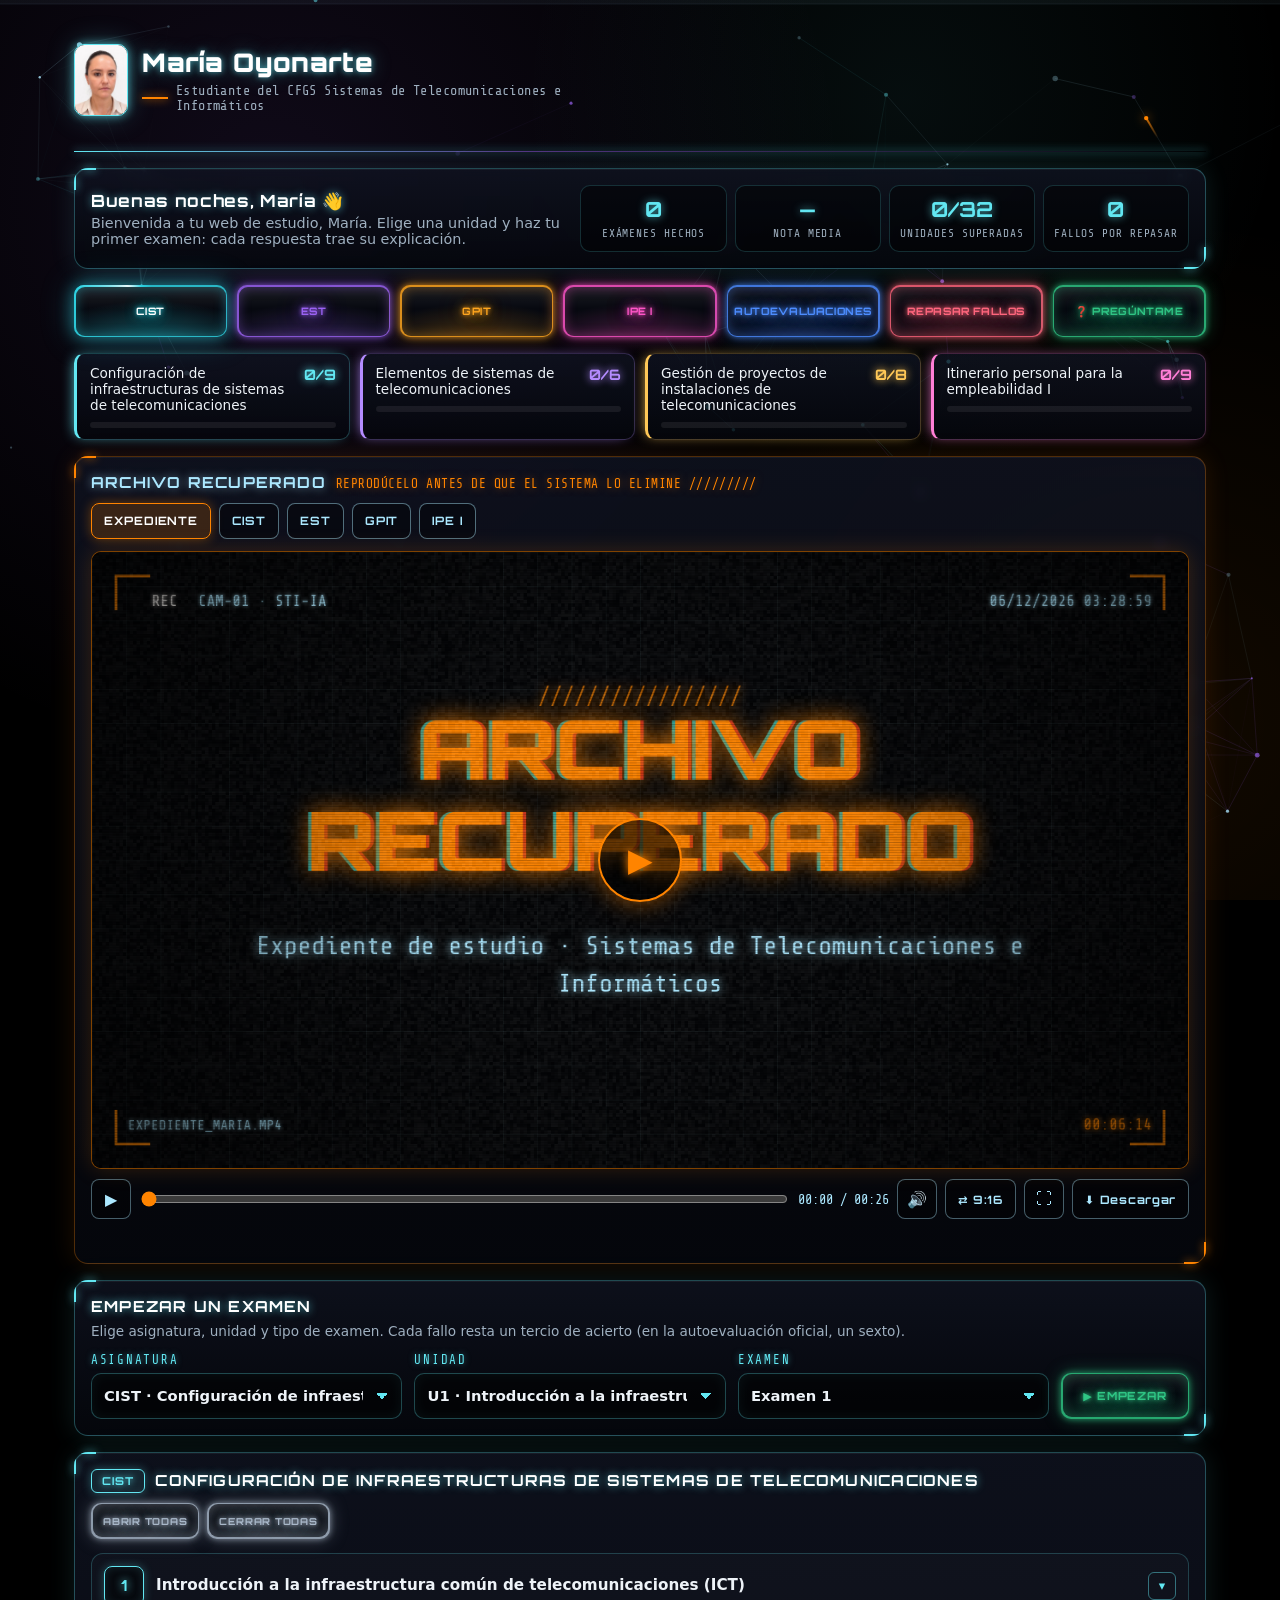
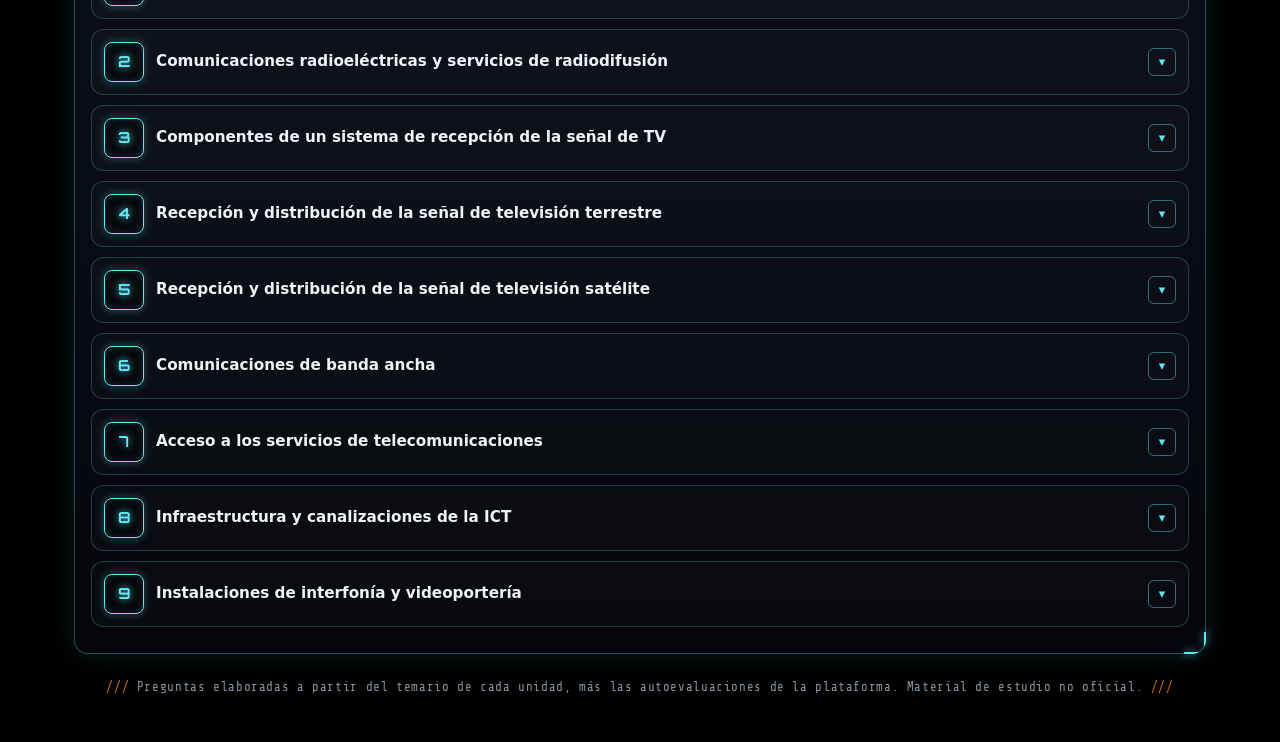
==== commit 15d8c6eb: "Ventana de ánimo en la cabecera con 25 frases para María Cada 45-75 s aparece junto al nombre (debaj" ====
--- a/index.html
+++ b/index.html
@@ -11,7 +11,7 @@
   <link rel="preconnect" href="https://fonts.googleapis.com">
   <link rel="preconnect" href="https://fonts.gstatic.com" crossorigin>
   <link rel="stylesheet" href="https://fonts.googleapis.com/css2?family=Orbitron:wght@500;700;900&family=Share+Tech+Mono&display=swap">
-  <link rel="stylesheet" href="styles.css?v=20261112d">
+  <link rel="stylesheet" href="styles.css?v=20261112e">
 </head>
 <body>
   <div class="envoltorio">
@@ -21,6 +21,7 @@
         <h1>María Oyonarte</h1>
         <p>Estudiante del CFGS Sistemas de Telecomunicaciones e Informáticos</p>
       </div>
+      <aside id="animo" class="animo" aria-label="Mensajes de ánimo"></aside>
     </header>
 
     <section id="saludo" class="saludo" aria-live="polite"></section>
@@ -66,10 +67,11 @@
 
     <footer class="pie">Preguntas elaboradas a partir del temario de cada unidad, más las autoevaluaciones de la plataforma. Material de estudio no oficial.</footer>
   </div>
-  <script src="data/indice.js?v=20261112d"></script>
-  <script src="comun.js?v=20261112d"></script>
-  <script src="app.js?v=20261112d"></script>
-  <script src="videos.js?v=20261112d"></script>
-  <script src="fondo.js?v=20261112d"></script>
+  <script src="data/indice.js?v=20261112e"></script>
+  <script src="comun.js?v=20261112e"></script>
+  <script src="app.js?v=20261112e"></script>
+  <script src="videos.js?v=20261112e"></script>
+  <script src="fondo.js?v=20261112e"></script>
+  <script src="animo.js?v=20261112e"></script>
 </body>
 </html>
--- a/styles.css
+++ b/styles.css
@@ -39,8 +39,8 @@
 .cabecera { position: relative; display: flex; align-items: center; gap: 14px; padding: 6px 0 16px; }
 .cabecera::after { content: ""; position: absolute; left: 0; right: 0; bottom: 0; height: 1px; background: linear-gradient(90deg, var(--cyan), rgba(155, 99, 244, .5) 40%, transparent); box-shadow: 0 0 8px var(--cyan); }
 .cabecera h1 { margin: 0; font: 900 1.15rem/1.2 var(--tit); letter-spacing: .04em; color: #fff; text-shadow: 0 0 6px rgba(98, 231, 242, .7), 0 0 20px rgba(98, 231, 242, .35); }
-.cabecera p { margin: 5px 0 0; color: var(--muted); font: .85rem var(--mono); letter-spacing: .03em; display: flex; align-items: center; gap: 8px; }
-.cabecera p::before { content: ""; flex: none; width: 26px; height: 2px; background: var(--nar); box-shadow: 0 0 8px var(--nar); }
+.cabecera > div > p { margin: 5px 0 0; color: var(--muted); font: .85rem var(--mono); letter-spacing: .03em; display: flex; align-items: center; gap: 8px; }
+.cabecera > div > p::before { content: ""; flex: none; width: 26px; height: 2px; background: var(--nar); box-shadow: 0 0 8px var(--nar); }
 /* Foto de María */
 .avatar { flex: none; width: 54px; height: 72px; border-radius: 10px; object-fit: cover; object-position: center top; background: #0b0e16; border: 1.5px solid var(--cyan); box-shadow: 0 0 10px rgba(98, 231, 242, .7), 0 0 28px rgba(98, 231, 242, .25); }
 
@@ -372,3 +372,59 @@
 /* Fondo negro animado (fondo.js): lienzo fijo detrás de todo el contenido */
 #fondo-animado { position: fixed; inset: 0; width: 100%; height: 100%; z-index: -1; pointer-events: none; }
 @media print { #fondo-animado { display: none; } }
+
+/* ---------- Ventana de ánimo en la cabecera (animo.js) ----------
+   En escritorio ocupa el hueco a la derecha del nombre; en móvil aparece debajo. */
+.cabecera { flex-wrap: wrap; }
+.cabecera > div:not(.animo) { flex: 1 1 0; min-width: 0; }
+.animo { flex: 1 1 100%; max-height: 0; opacity: 0; transition: max-height .5s ease, opacity .4s ease, margin .5s ease; }
+.animo.visible { max-height: 220px; opacity: 1; margin-top: 4px; }
+.animo-ventana {
+  position: relative; isolation: isolate; overflow: hidden;
+  padding: 10px 14px 12px; border-radius: 12px;
+  background: linear-gradient(90deg, #ff55c8, #62e7f2);
+  box-shadow: 0 0 14px rgba(255, 85, 200, .35), 0 0 34px rgba(98, 231, 242, .18);
+  transform: translateY(-8px) scale(.98); transition: transform .5s cubic-bezier(.2, .9, .3, 1.2);
+}
+.animo.visible .animo-ventana { transform: none; animation: animo-entrada .7s ease-out; }
+/* Haz de luz que da vueltas por el borde */
+.animo-ventana::before {
+  content: ""; position: absolute; z-index: -2; left: 50%; top: 50%; width: 140%; aspect-ratio: 1;
+  transform: translate(-50%, -50%);
+  background: conic-gradient(from 0deg, #ff55c8, #62e7f2 25%, #ff8400 50%, #9b63f4 75%, #ff55c8);
+  animation: haz-neon 6s linear infinite;
+}
+/* Cristal oscuro del interior */
+.animo-ventana::after {
+  content: ""; position: absolute; z-index: -1; inset: 1.5px; border-radius: 11px;
+  background:
+    radial-gradient(120% 160% at 0 0, rgba(255, 85, 200, .16), transparent 55%),
+    radial-gradient(120% 160% at 100% 100%, rgba(98, 231, 242, .14), transparent 55%),
+    #070910;
+}
+.animo-cab { display: flex; align-items: center; gap: 8px; }
+.animo-punto { width: 8px; height: 8px; border-radius: 50%; background: #ff55c8; box-shadow: 0 0 8px #ff55c8; animation: animo-latido 1.4s ease-in-out infinite; }
+.animo-titulo { font: .72rem var(--mono); letter-spacing: .16em; text-transform: uppercase; color: var(--nar); text-shadow: 0 0 6px rgba(255, 132, 0, .6); }
+.animo-cerrar { margin-left: auto; width: 26px; height: 26px; padding: 0; border-radius: 6px; border: 1px solid rgba(172, 232, 255, .3); background: rgba(0, 0, 0, .4); color: var(--hielo); font-size: 1rem; line-height: 1; cursor: pointer; transition: border-color .2s, color .2s, box-shadow .2s; }
+.animo-cerrar:hover { border-color: #ff55c8; color: #fff; box-shadow: 0 0 10px rgba(255, 85, 200, .5); }
+.animo-cerrar:focus-visible { outline: 2px solid var(--amber); outline-offset: 2px; }
+.animo-frase { margin: 6px 0 9px; min-height: 2.8em; font: 600 .98rem/1.4 system-ui, -apple-system, "Segoe UI", Roboto, sans-serif; color: #fff; text-shadow: 0 0 10px rgba(98, 231, 242, .35); }
+.animo-frase.escribiendo::after { content: "▌"; margin-left: 1px; color: var(--cyan); animation: animo-cursor .7s steps(1) infinite; }
+.animo-tiempo { height: 2px; border-radius: 2px; background: rgba(255, 255, 255, .08); overflow: hidden; }
+.animo-tiempo span { display: block; height: 100%; transform-origin: left; background: linear-gradient(90deg, #ff55c8, #62e7f2); box-shadow: 0 0 8px #ff55c8; }
+.animo-lector { position: absolute; width: 1px; height: 1px; overflow: hidden; clip: rect(0 0 0 0); white-space: nowrap; }
+@keyframes animo-entrada {
+  0% { opacity: 0; filter: brightness(2.2); }
+  15% { opacity: 1; }
+  25% { opacity: .3; }
+  40% { opacity: 1; filter: brightness(1.4); }
+  100% { opacity: 1; filter: none; }
+}
+@keyframes animo-latido { 50% { opacity: .35; transform: scale(.75); } }
+@keyframes animo-cursor { 50% { opacity: 0; } }
+@media (min-width: 900px) {
+  .cabecera { flex-wrap: nowrap; min-height: 134px; }
+  .cabecera > div:not(.animo) { flex: 0 1 auto; }
+  .animo { flex: 0 1 560px; margin-left: auto; }
+  .animo.visible { margin-top: 0; }
+}
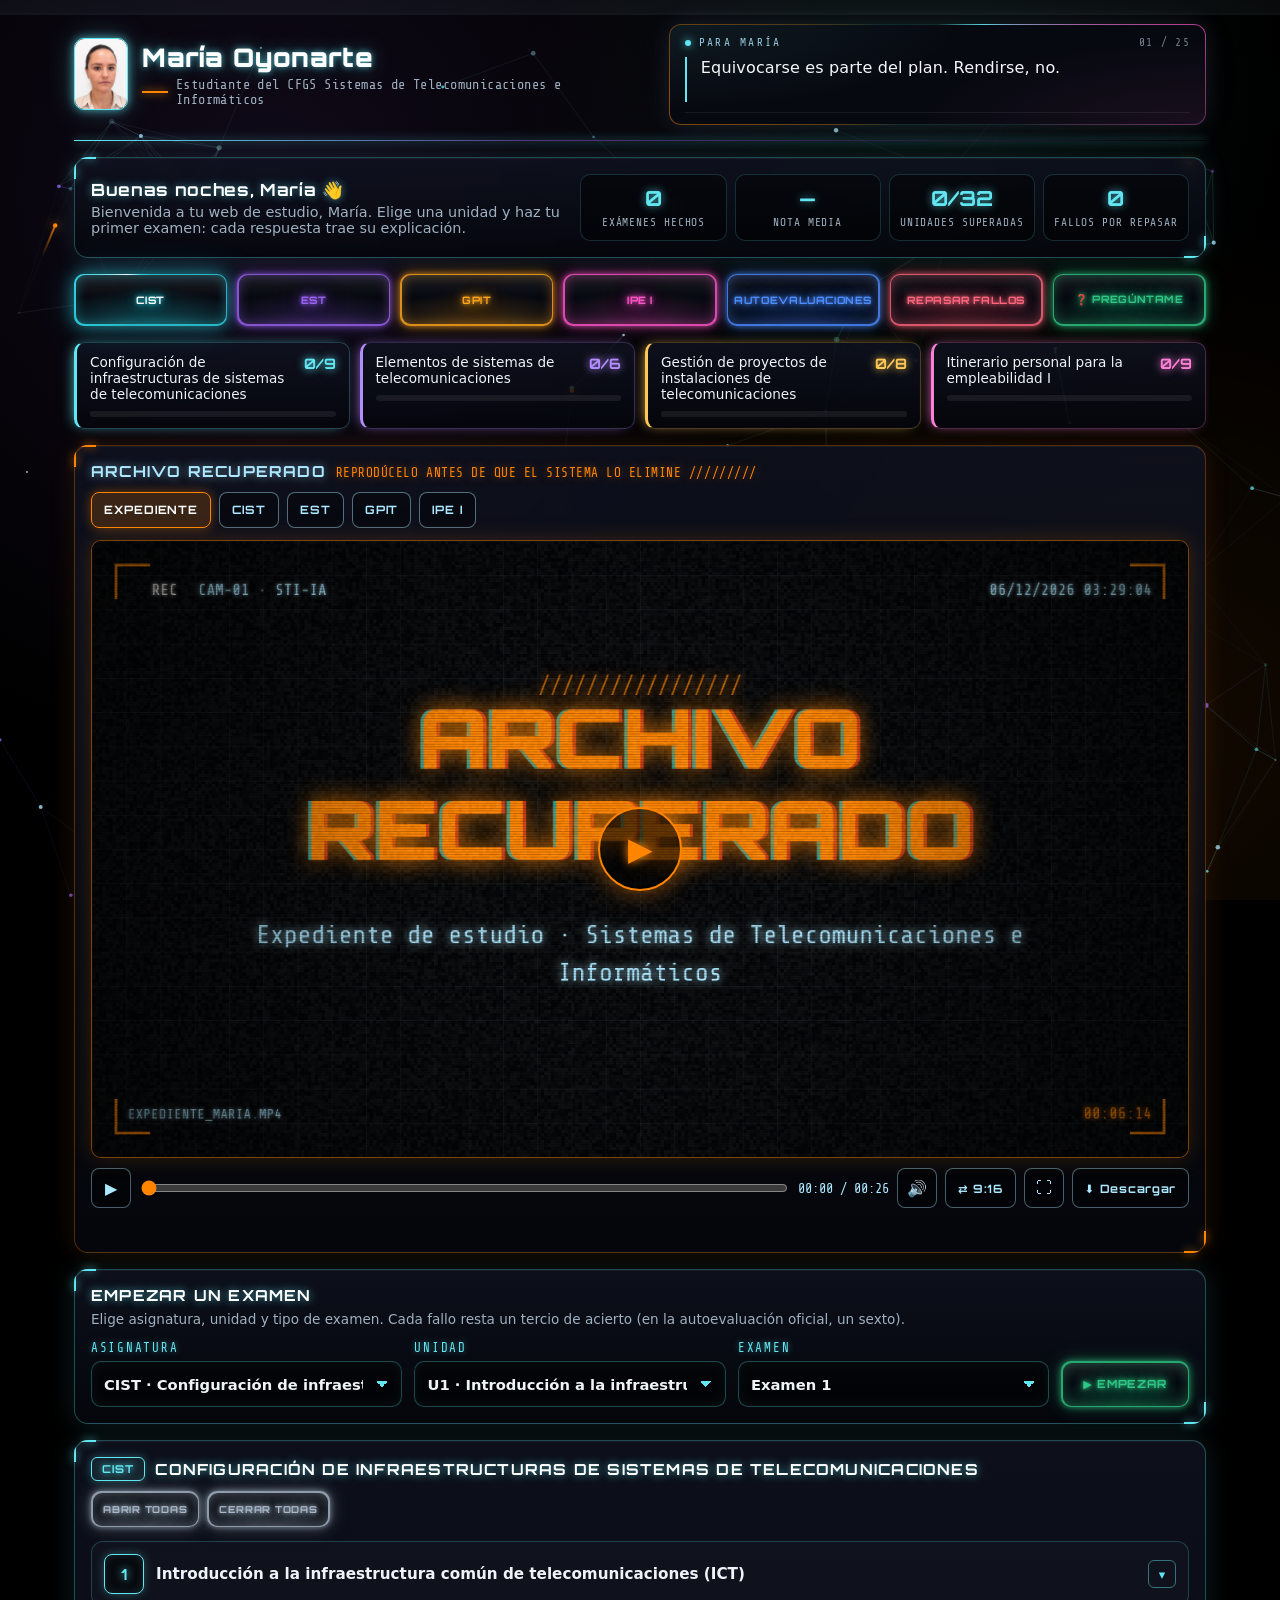
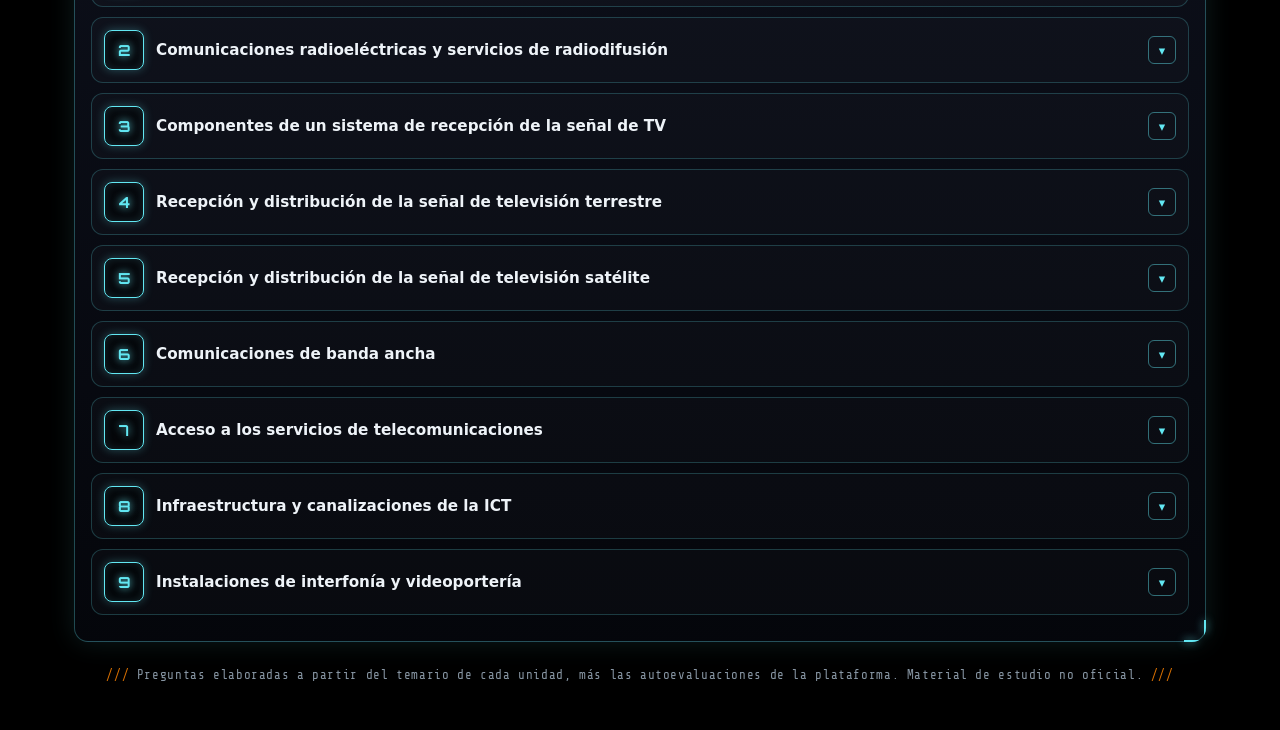
==== commit c29745a5: "Frases de ánimo siempre visibles con diseño más elegante La ventana ya no aparece y desaparece: está" ====
--- a/index.html
+++ b/index.html
@@ -11,7 +11,7 @@
   <link rel="preconnect" href="https://fonts.googleapis.com">
   <link rel="preconnect" href="https://fonts.gstatic.com" crossorigin>
   <link rel="stylesheet" href="https://fonts.googleapis.com/css2?family=Orbitron:wght@500;700;900&family=Share+Tech+Mono&display=swap">
-  <link rel="stylesheet" href="styles.css?v=20261112e">
+  <link rel="stylesheet" href="styles.css?v=20261112f">
 </head>
 <body>
   <div class="envoltorio">
@@ -67,11 +67,11 @@
 
     <footer class="pie">Preguntas elaboradas a partir del temario de cada unidad, más las autoevaluaciones de la plataforma. Material de estudio no oficial.</footer>
   </div>
-  <script src="data/indice.js?v=20261112e"></script>
-  <script src="comun.js?v=20261112e"></script>
-  <script src="app.js?v=20261112e"></script>
-  <script src="videos.js?v=20261112e"></script>
-  <script src="fondo.js?v=20261112e"></script>
-  <script src="animo.js?v=20261112e"></script>
+  <script src="data/indice.js?v=20261112f"></script>
+  <script src="comun.js?v=20261112f"></script>
+  <script src="app.js?v=20261112f"></script>
+  <script src="videos.js?v=20261112f"></script>
+  <script src="fondo.js?v=20261112f"></script>
+  <script src="animo.js?v=20261112f"></script>
 </body>
 </html>
--- a/styles.css
+++ b/styles.css
@@ -373,58 +373,48 @@
 #fondo-animado { position: fixed; inset: 0; width: 100%; height: 100%; z-index: -1; pointer-events: none; }
 @media print { #fondo-animado { display: none; } }
 
-/* ---------- Ventana de ánimo en la cabecera (animo.js) ----------
-   En escritorio ocupa el hueco a la derecha del nombre; en móvil aparece debajo. */
+/* ---------- Frases de ánimo en la cabecera (animo.js) ----------
+   Siempre visibles: en escritorio ocupan el hueco a la derecha del nombre; en móvil, debajo.
+   Borde de luz que gira muy despacio y fundido suave al cambiar de frase. */
 .cabecera { flex-wrap: wrap; }
 .cabecera > div:not(.animo) { flex: 1 1 0; min-width: 0; }
-.animo { flex: 1 1 100%; max-height: 0; opacity: 0; transition: max-height .5s ease, opacity .4s ease, margin .5s ease; }
-.animo.visible { max-height: 220px; opacity: 1; margin-top: 4px; }
+.animo { flex: 1 1 100%; }
 .animo-ventana {
   position: relative; isolation: isolate; overflow: hidden;
-  padding: 10px 14px 12px; border-radius: 12px;
-  background: linear-gradient(90deg, #ff55c8, #62e7f2);
-  box-shadow: 0 0 14px rgba(255, 85, 200, .35), 0 0 34px rgba(98, 231, 242, .18);
-  transform: translateY(-8px) scale(.98); transition: transform .5s cubic-bezier(.2, .9, .3, 1.2);
-}
-.animo.visible .animo-ventana { transform: none; animation: animo-entrada .7s ease-out; }
-/* Haz de luz que da vueltas por el borde */
+  padding: 12px 16px 12px; border-radius: 12px;
+  box-shadow: 0 0 22px rgba(98, 231, 242, .10), 0 0 40px rgba(255, 85, 200, .06);
+}
+/* Haz de luz suave que recorre el borde */
 .animo-ventana::before {
   content: ""; position: absolute; z-index: -2; left: 50%; top: 50%; width: 140%; aspect-ratio: 1;
   transform: translate(-50%, -50%);
-  background: conic-gradient(from 0deg, #ff55c8, #62e7f2 25%, #ff8400 50%, #9b63f4 75%, #ff55c8);
-  animation: haz-neon 6s linear infinite;
+  background: conic-gradient(from 0deg, rgba(98, 231, 242, .15), rgba(98, 231, 242, .9) 12%, rgba(255, 85, 200, .7) 22%, rgba(98, 231, 242, .15) 34%, rgba(98, 231, 242, .15) 60%, rgba(255, 132, 0, .55) 74%, rgba(98, 231, 242, .15) 86%);
+  animation: haz-neon 14s linear infinite;
 }
 /* Cristal oscuro del interior */
 .animo-ventana::after {
-  content: ""; position: absolute; z-index: -1; inset: 1.5px; border-radius: 11px;
+  content: ""; position: absolute; z-index: -1; inset: 1px; border-radius: 11px;
   background:
-    radial-gradient(120% 160% at 0 0, rgba(255, 85, 200, .16), transparent 55%),
-    radial-gradient(120% 160% at 100% 100%, rgba(98, 231, 242, .14), transparent 55%),
+    radial-gradient(90% 140% at 0 0, rgba(98, 231, 242, .08), transparent 60%),
+    radial-gradient(90% 140% at 100% 100%, rgba(255, 85, 200, .07), transparent 60%),
     #070910;
 }
 .animo-cab { display: flex; align-items: center; gap: 8px; }
-.animo-punto { width: 8px; height: 8px; border-radius: 50%; background: #ff55c8; box-shadow: 0 0 8px #ff55c8; animation: animo-latido 1.4s ease-in-out infinite; }
-.animo-titulo { font: .72rem var(--mono); letter-spacing: .16em; text-transform: uppercase; color: var(--nar); text-shadow: 0 0 6px rgba(255, 132, 0, .6); }
-.animo-cerrar { margin-left: auto; width: 26px; height: 26px; padding: 0; border-radius: 6px; border: 1px solid rgba(172, 232, 255, .3); background: rgba(0, 0, 0, .4); color: var(--hielo); font-size: 1rem; line-height: 1; cursor: pointer; transition: border-color .2s, color .2s, box-shadow .2s; }
-.animo-cerrar:hover { border-color: #ff55c8; color: #fff; box-shadow: 0 0 10px rgba(255, 85, 200, .5); }
-.animo-cerrar:focus-visible { outline: 2px solid var(--amber); outline-offset: 2px; }
-.animo-frase { margin: 6px 0 9px; min-height: 2.8em; font: 600 .98rem/1.4 system-ui, -apple-system, "Segoe UI", Roboto, sans-serif; color: #fff; text-shadow: 0 0 10px rgba(98, 231, 242, .35); }
-.animo-frase.escribiendo::after { content: "▌"; margin-left: 1px; color: var(--cyan); animation: animo-cursor .7s steps(1) infinite; }
-.animo-tiempo { height: 2px; border-radius: 2px; background: rgba(255, 255, 255, .08); overflow: hidden; }
-.animo-tiempo span { display: block; height: 100%; transform-origin: left; background: linear-gradient(90deg, #ff55c8, #62e7f2); box-shadow: 0 0 8px #ff55c8; }
-.animo-lector { position: absolute; width: 1px; height: 1px; overflow: hidden; clip: rect(0 0 0 0); white-space: nowrap; }
-@keyframes animo-entrada {
-  0% { opacity: 0; filter: brightness(2.2); }
-  15% { opacity: 1; }
-  25% { opacity: .3; }
-  40% { opacity: 1; filter: brightness(1.4); }
-  100% { opacity: 1; filter: none; }
-}
-@keyframes animo-latido { 50% { opacity: .35; transform: scale(.75); } }
-@keyframes animo-cursor { 50% { opacity: 0; } }
+.animo-punto { width: 6px; height: 6px; border-radius: 50%; background: var(--cyan); box-shadow: 0 0 8px var(--cyan); animation: animo-latido 2.4s ease-in-out infinite; }
+.animo-titulo { font: .7rem var(--mono); letter-spacing: .2em; text-transform: uppercase; color: var(--hielo); opacity: .85; }
+.animo-cuenta { margin-left: auto; font: .7rem var(--mono); letter-spacing: .12em; color: var(--muted); opacity: .7; }
+.animo-frase {
+  position: relative; margin: 8px 0 10px; padding-left: 14px; min-height: 2.8em;
+  font: 500 1rem/1.4 system-ui, -apple-system, "Segoe UI", Roboto, sans-serif; letter-spacing: .01em; color: #f4f7fb;
+  border-left: 2px solid var(--cyan);
+  transition: opacity .6s ease, transform .6s ease, filter .6s ease;
+}
+.animo-frase.saliendo { opacity: 0; transform: translateY(6px); filter: blur(4px); }
+.animo-tiempo { height: 1px; background: rgba(255, 255, 255, .07); overflow: hidden; }
+.animo-tiempo span { display: block; height: 100%; transform-origin: left; background: linear-gradient(90deg, var(--cyan), rgba(255, 85, 200, .8)); opacity: .8; }
+@keyframes animo-latido { 50% { opacity: .3; } }
 @media (min-width: 900px) {
-  .cabecera { flex-wrap: nowrap; min-height: 134px; }
+  .cabecera { flex-wrap: nowrap; }
   .cabecera > div:not(.animo) { flex: 0 1 auto; }
-  .animo { flex: 0 1 560px; margin-left: auto; }
-  .animo.visible { margin-top: 0; }
-}
+  .animo { flex: 0 1 540px; margin-left: auto; }
+}
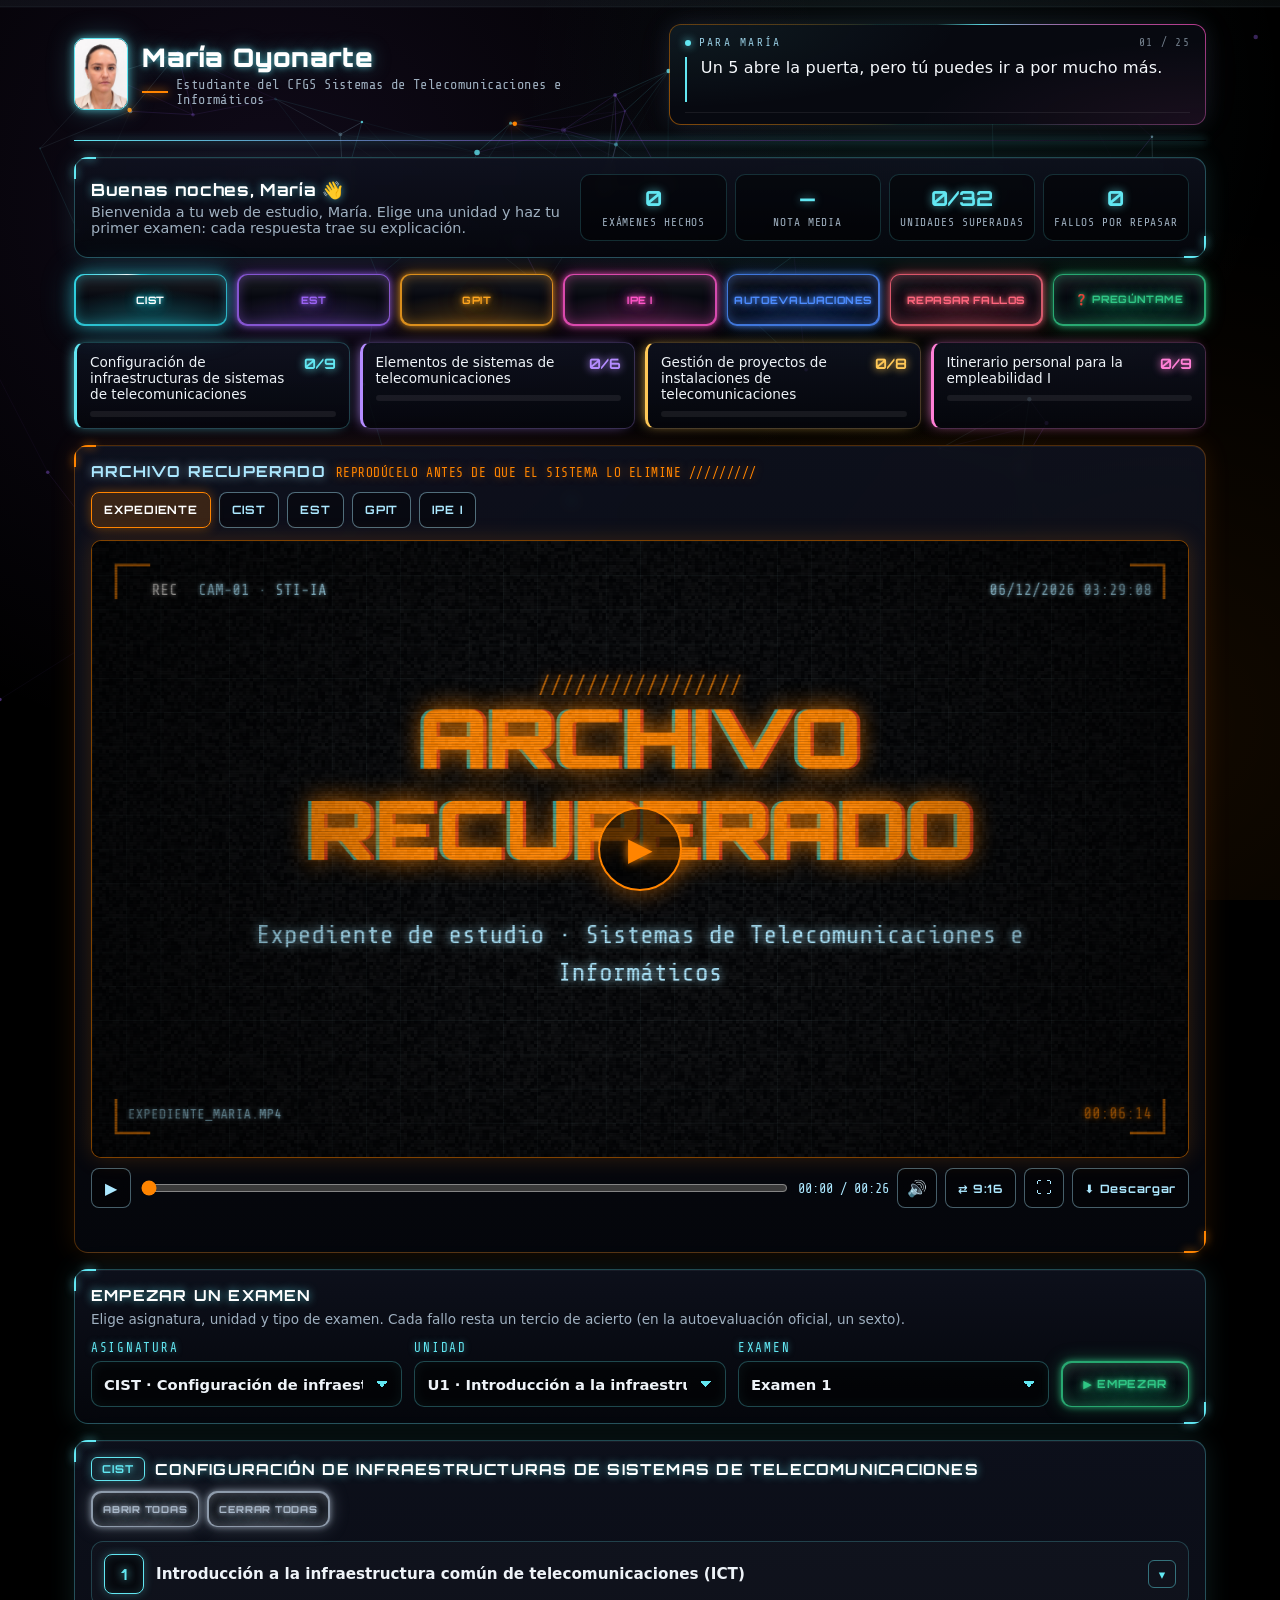
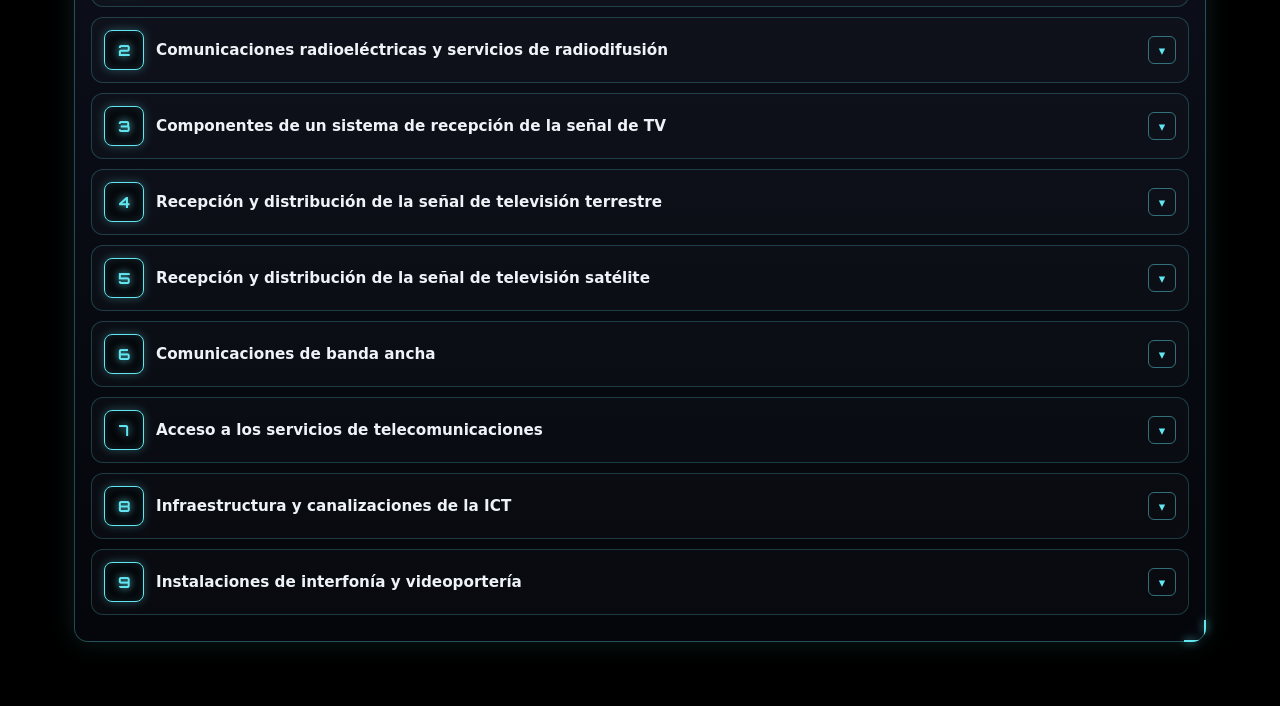
==== commit a98d0d3b: "Quitar el texto del pie de página Co-Authored-By: Claude Opus 5.5 <noreply@anthropic.com>" ====
--- a/index.html
+++ b/index.html
@@ -65,7 +65,6 @@
 
     <main id="app"></main>
 
-    <footer class="pie">Preguntas elaboradas a partir del temario de cada unidad, más las autoevaluaciones de la plataforma. Material de estudio no oficial.</footer>
   </div>
   <script src="data/indice.js?v=20261112f"></script>
   <script src="comun.js?v=20261112f"></script>
